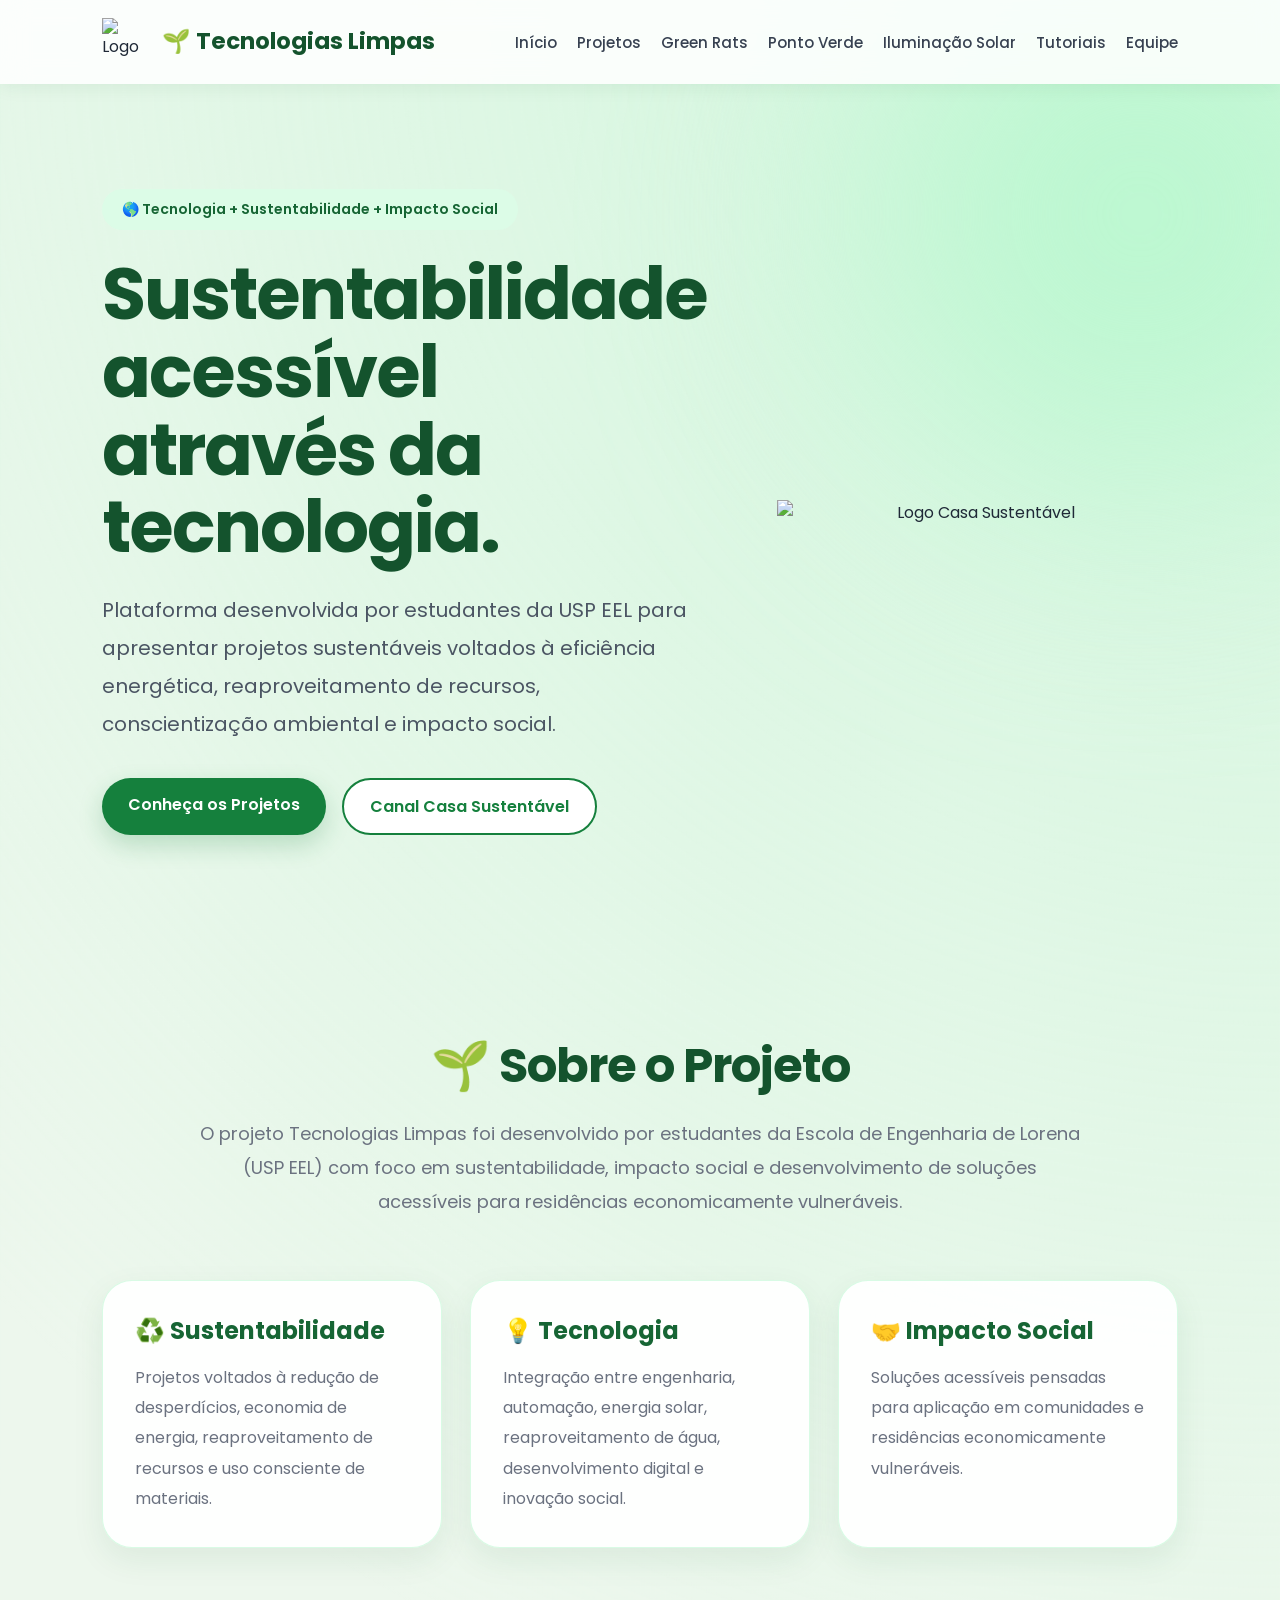
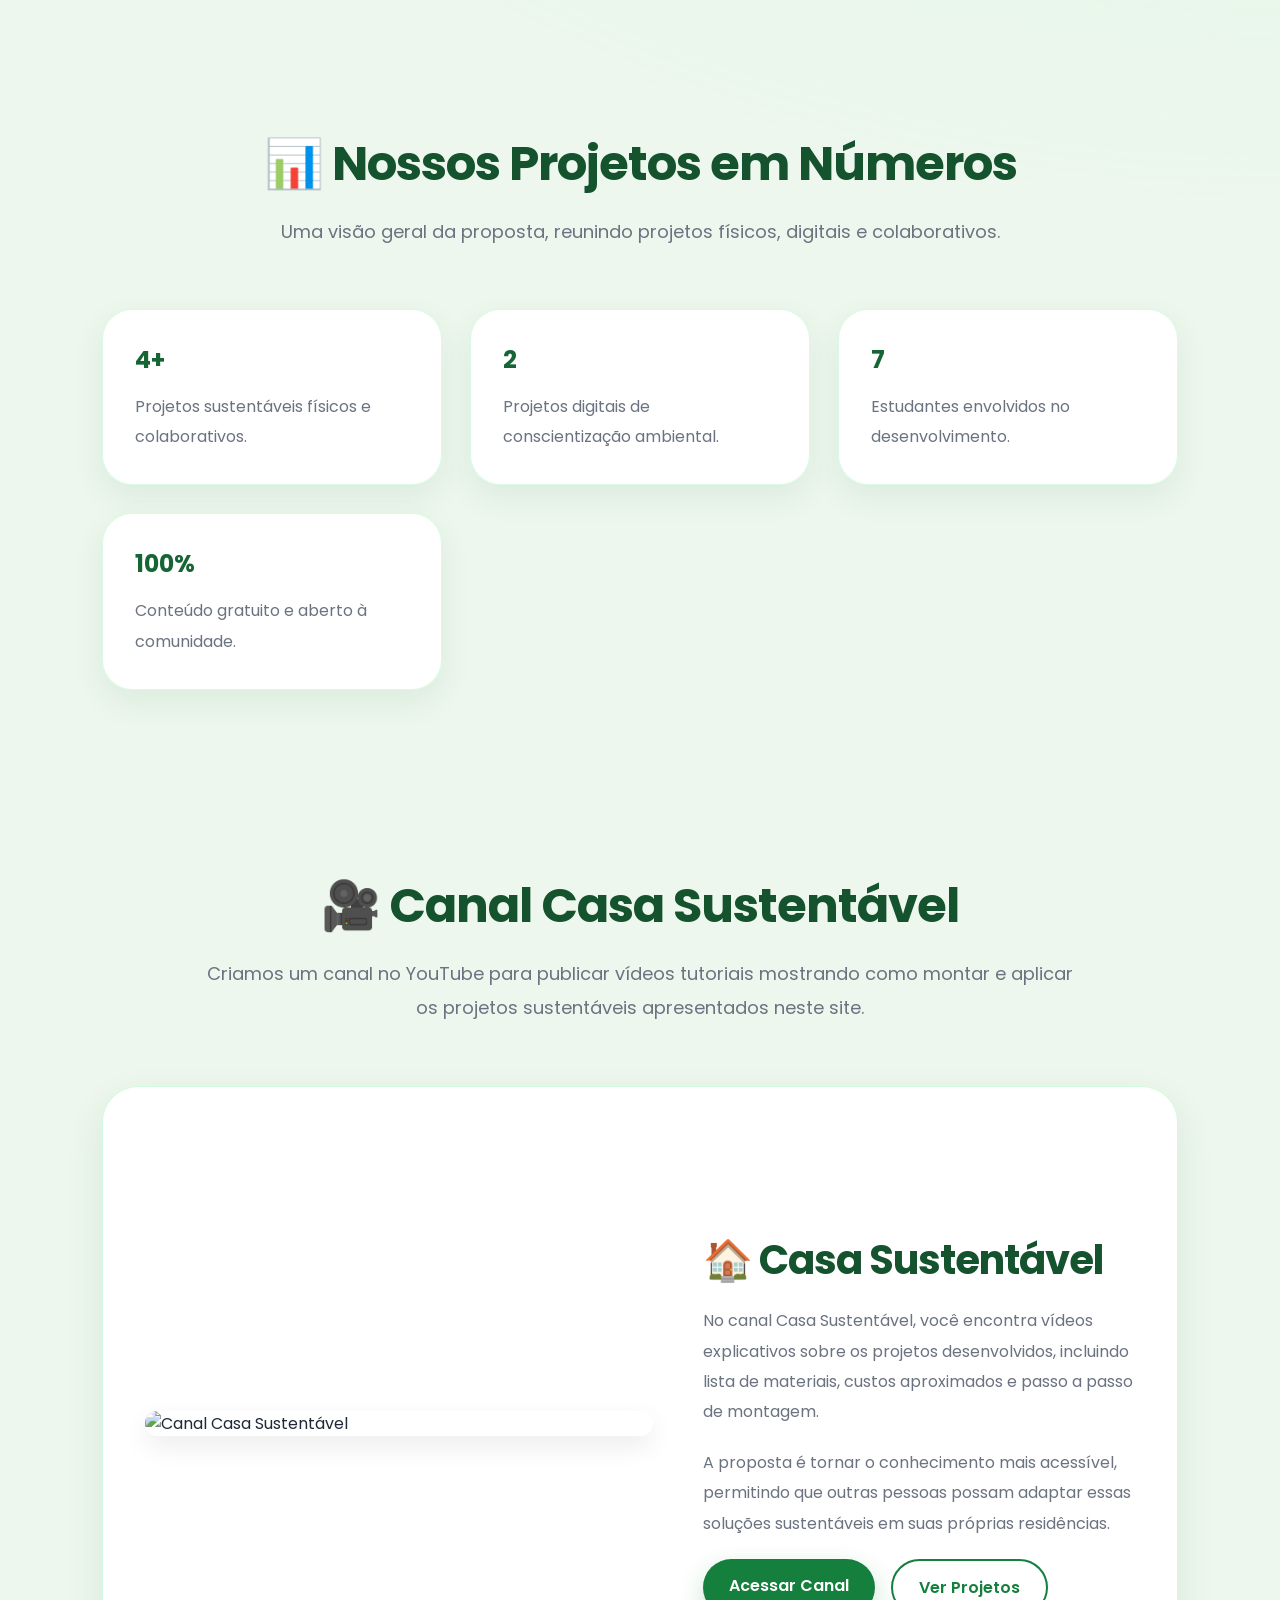
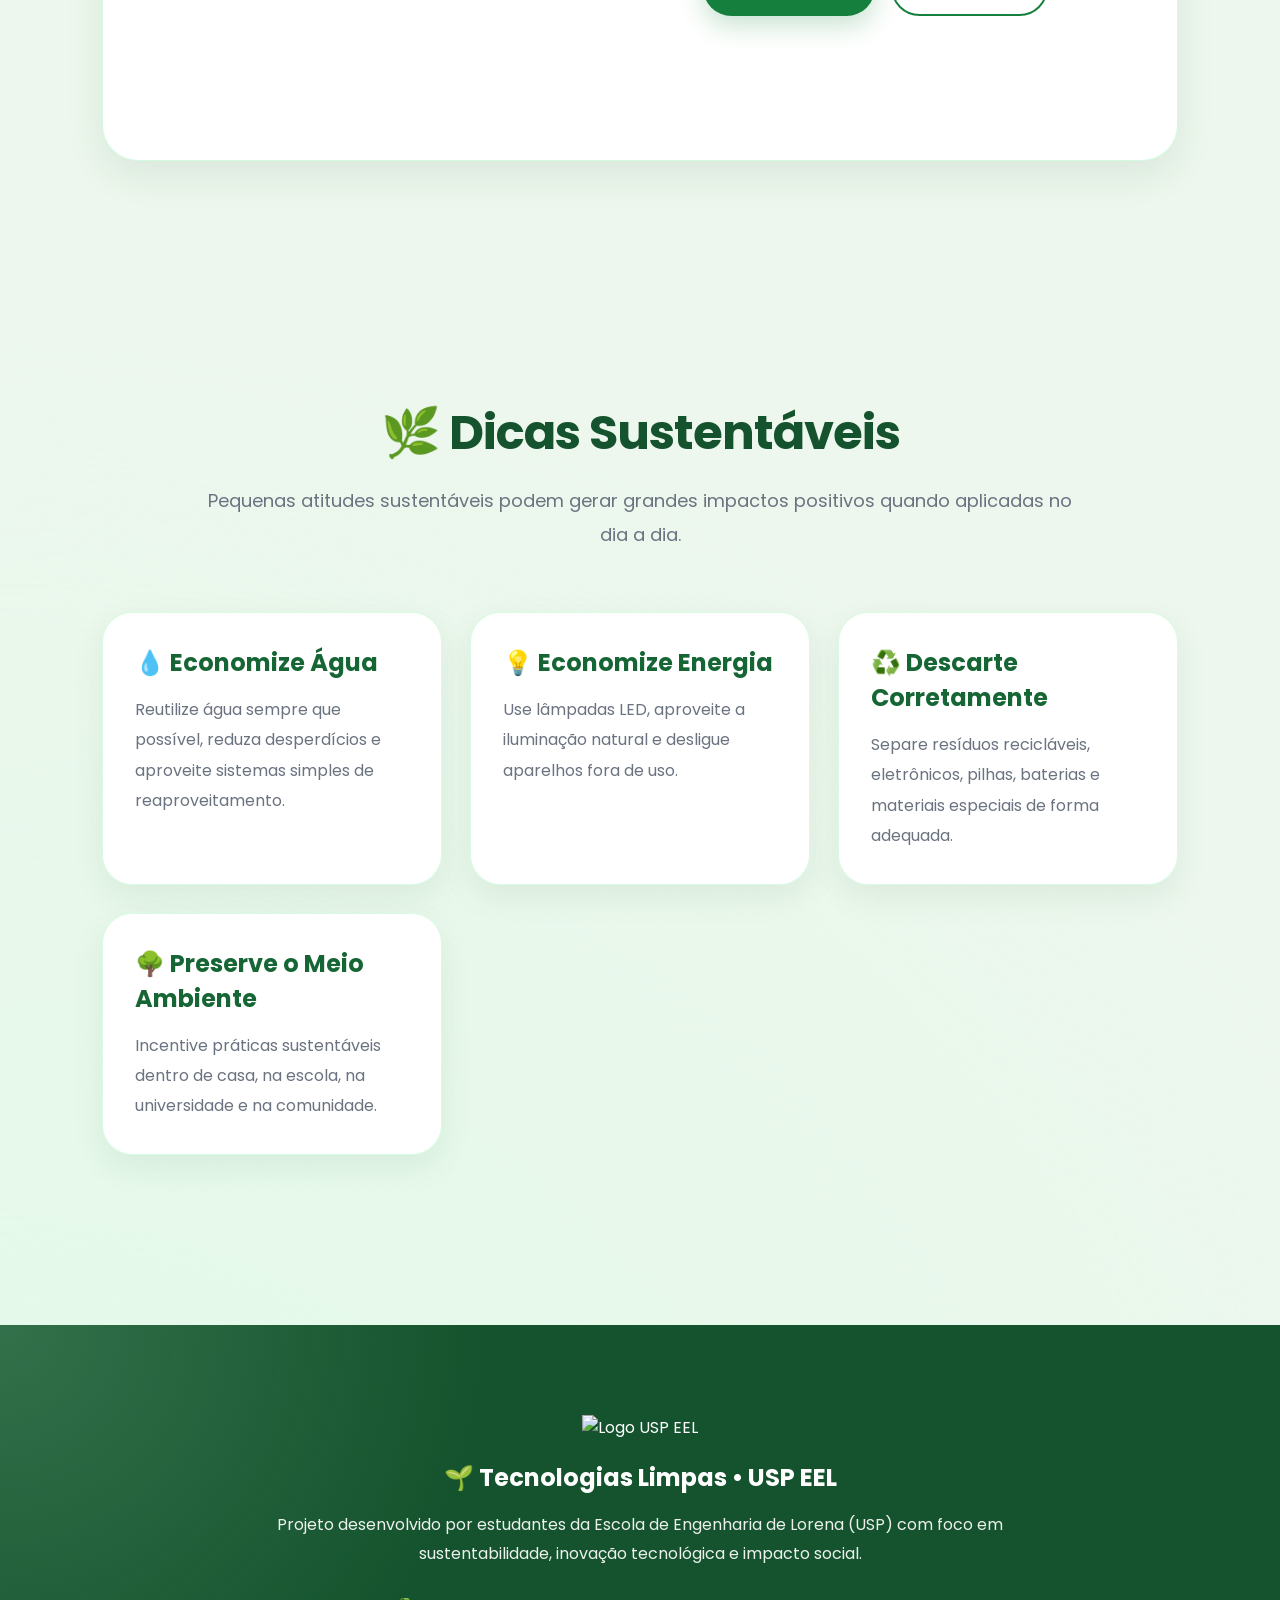
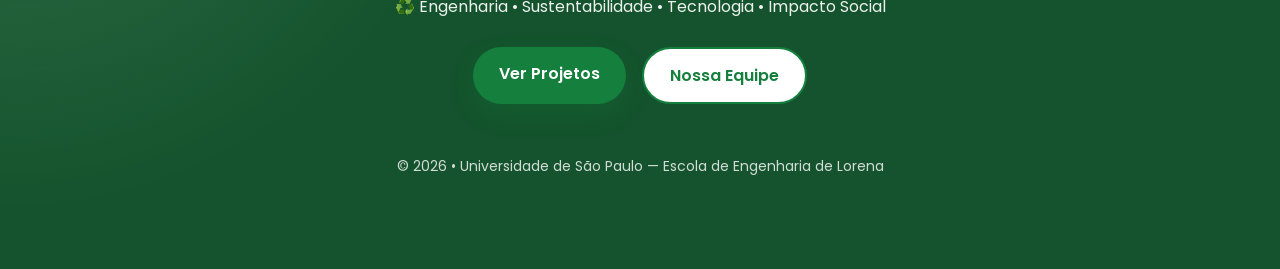
==== index.html @ 1d7a6097 "Add files via upload" ====
<!DOCTYPE html><html lang="pt-BR"><head><meta charset="UTF-8"><meta name="viewport" content="width=device-width, initial-scale=1.0"><title>Tecnologias Limpas • USP EEL</title><link rel="preconnect" href="https://fonts.googleapis.com"><link href="https://fonts.googleapis.com/css2?family=Poppins:wght@300;400;500;600;700&display=swap" rel="stylesheet"><link rel="stylesheet" href="style.css"></head><body><nav>
  <div class="logo"><img src="logo2.png" alt="Logo USP EEL"><h2>🌱 Tecnologias Limpas</h2></div>
  <div class="menu">
    <a href="index.html">Início</a><a href="projetos.html">Projetos</a><a href="greenrats.html">Green Rats</a><a href="pontoverde.html">Ponto Verde</a><a href="sistema.html">Iluminação Solar</a><a href="tutoriais.html">Tutoriais</a><a href="equipe.html">Equipe</a>
  </div>
</nav><section class="hero"><div class="hero-text"><span>🌎 Tecnologia + Sustentabilidade + Impacto Social</span><h1>Sustentabilidade acessível através da tecnologia.</h1><p>Plataforma desenvolvida por estudantes da USP EEL para apresentar projetos sustentáveis voltados à eficiência energética, reaproveitamento de recursos, conscientização ambiental e impacto social.</p><div class="buttons"><a href="projetos.html" class="btn btn-primary">Conheça os Projetos</a><a href="https://youtube.com/@casasustentaveel?si=VGLFthdDSLcK2vAz" target="_blank" class="btn btn-secondary">Canal Casa Sustentável</a></div></div><div class="hero-image"><img src="logo.png" alt="Logo Casa Sustentável"></div></section>
<section><div class="section-title"><h2>🌱 Sobre o Projeto</h2><p>O projeto Tecnologias Limpas foi desenvolvido por estudantes da Escola de Engenharia de Lorena (USP EEL) com foco em sustentabilidade, impacto social e desenvolvimento de soluções acessíveis para residências economicamente vulneráveis.</p></div><div class="cards"><div class="card"><h3>♻️ Sustentabilidade</h3><p>Projetos voltados à redução de desperdícios, economia de energia, reaproveitamento de recursos e uso consciente de materiais.</p></div><div class="card"><h3>💡 Tecnologia</h3><p>Integração entre engenharia, automação, energia solar, reaproveitamento de água, desenvolvimento digital e inovação social.</p></div><div class="card"><h3>🤝 Impacto Social</h3><p>Soluções acessíveis pensadas para aplicação em comunidades e residências economicamente vulneráveis.</p></div></div></section>
<section><div class="section-title"><h2>📊 Nossos Projetos em Números</h2><p>Uma visão geral da proposta, reunindo projetos físicos, digitais e colaborativos.</p></div><div class="cards"><div class="card"><h3>4+</h3><p>Projetos sustentáveis físicos e colaborativos.</p></div><div class="card"><h3>2</h3><p>Projetos digitais de conscientização ambiental.</p></div><div class="card"><h3>7</h3><p>Estudantes envolvidos no desenvolvimento.</p></div><div class="card"><h3>100%</h3><p>Conteúdo gratuito e aberto à comunidade.</p></div></div></section>
<section><div class="section-title"><h2>🎥 Canal Casa Sustentável</h2><p>Criamos um canal no YouTube para publicar vídeos tutoriais mostrando como montar e aplicar os projetos sustentáveis apresentados neste site.</p></div><div class="project"><img src="logo.png" alt="Canal Casa Sustentável"><div class="project-content"><h3>🏠 Casa Sustentável</h3><p>No canal Casa Sustentável, você encontra vídeos explicativos sobre os projetos desenvolvidos, incluindo lista de materiais, custos aproximados e passo a passo de montagem.</p><p>A proposta é tornar o conhecimento mais acessível, permitindo que outras pessoas possam adaptar essas soluções sustentáveis em suas próprias residências.</p><div class="buttons"><a href="https://youtube.com/@casasustentaveel?si=VGLFthdDSLcK2vAz" target="_blank" class="btn btn-primary">Acessar Canal</a><a href="projetos.html" class="btn btn-secondary">Ver Projetos</a></div></div></div></section>
<section><div class="section-title"><h2>🌿 Dicas Sustentáveis</h2><p>Pequenas atitudes sustentáveis podem gerar grandes impactos positivos quando aplicadas no dia a dia.</p></div><div class="cards"><div class="card"><h3>💧 Economize Água</h3><p>Reutilize água sempre que possível, reduza desperdícios e aproveite sistemas simples de reaproveitamento.</p></div><div class="card"><h3>💡 Economize Energia</h3><p>Use lâmpadas LED, aproveite a iluminação natural e desligue aparelhos fora de uso.</p></div><div class="card"><h3>♻️ Descarte Corretamente</h3><p>Separe resíduos recicláveis, eletrônicos, pilhas, baterias e materiais especiais de forma adequada.</p></div><div class="card"><h3>🌳 Preserve o Meio Ambiente</h3><p>Incentive práticas sustentáveis dentro de casa, na escola, na universidade e na comunidade.</p></div></div></section><footer>
  <img src="logo2.png" alt="Logo USP EEL">
  <h2>🌱 Tecnologias Limpas • USP EEL</h2>
  <p>Projeto desenvolvido por estudantes da Escola de Engenharia de Lorena (USP) com foco em sustentabilidade, inovação tecnológica e impacto social.</p><br>
  <p>♻️ Engenharia • Sustentabilidade • Tecnologia • Impacto Social</p><br>
  <div class="buttons" style="justify-content:center;"><a href="projetos.html" class="btn btn-primary">Ver Projetos</a><a href="equipe.html" class="btn btn-secondary" style="background:white;">Nossa Equipe</a></div><br><br>
  <p style="font-size:14px; opacity:0.8;">© 2026 • Universidade de São Paulo — Escola de Engenharia de Lorena</p>
</footer><button id="topBtn" onclick="window.scrollTo({top:0, behavior:'smooth'})">↑</button><script src="script.js"></script></body></html>
---- style.css ----
/* =========================================================
   TECNOLOGIAS LIMPAS • USP EEL
   style.css — versão organizada e melhorada
   ========================================================= */

/* =========================
   RESET E BASE
   ========================= */

* {
  margin: 0;
  padding: 0;
  box-sizing: border-box;
  font-family: "Poppins", sans-serif;
}

html {
  scroll-behavior: smooth;
}

body {
  background:
    radial-gradient(circle at top right, rgba(187, 247, 208, 0.55), transparent 35%),
    radial-gradient(circle at bottom left, rgba(220, 252, 231, 0.75), transparent 30%),
    #edf7ed;
  color: #1f2937;
  overflow-x: hidden;
}

img,
iframe {
  max-width: 100%;
}

::selection {
  background: #bbf7d0;
  color: #14532d;
}

/* =========================
   NAVBAR
   ========================= */

nav {
  width: 100%;
  padding: 18px 8%;
  display: flex;
  justify-content: space-between;
  align-items: center;
  position: sticky;
  top: 0;
  z-index: 999;
  background: rgba(255, 255, 255, 0.86);
  backdrop-filter: blur(14px);
  box-shadow: 0 2px 18px rgba(20, 83, 45, 0.08);
}

.logo {
  display: flex;
  align-items: center;
  gap: 12px;
}

.logo img {
  width: 48px;
  height: 48px;
  object-fit: contain;
}

.logo h2 {
  color: #14532d;
  font-size: 23px;
  font-weight: 700;
  line-height: 1.2;
}

.menu {
  display: flex;
  align-items: center;
  gap: 20px;
  flex-wrap: wrap;
}

.menu a {
  text-decoration: none;
  color: #374151;
  font-weight: 500;
  font-size: 15px;
  transition: 0.3s ease;
}

.menu a:hover {
  color: #15803d;
}

/* =========================
   BOTÕES E BADGES
   ========================= */

.buttons {
  display: flex;
  gap: 16px;
  flex-wrap: wrap;
}

.btn {
  padding: 14px 26px;
  border-radius: 999px;
  text-decoration: none;
  font-weight: 600;
  transition: 0.3s ease;
  display: inline-block;
}

.btn-primary {
  background: #15803d;
  color: white;
  box-shadow: 0 10px 24px rgba(21, 128, 61, 0.22);
}

.btn-primary:hover {
  background: #166534;
  transform: translateY(-3px);
}

.btn-secondary {
  border: 2px solid #15803d;
  color: #15803d;
  background: white;
}

.btn-secondary:hover {
  background: #dcfce7;
  transform: translateY(-3px);
}

.badge {
  display: inline-block;
  background: #dcfce7;
  color: #14532d;
  padding: 10px 18px;
  border-radius: 999px;
  font-weight: 700;
  margin-bottom: 18px;
  border: 1px solid #bbf7d0;
}

/* =========================
   HERO
   ========================= */

.hero {
  min-height: 90vh;
  display: flex;
  align-items: center;
  justify-content: space-between;
  gap: 70px;
  padding: 105px 8%;
  position: relative;
}

.hero::before {
  content: "";
  position: absolute;
  width: 540px;
  height: 540px;
  background: #bbf7d0;
  border-radius: 50%;
  filter: blur(130px);
  top: -140px;
  right: -130px;
  z-index: -1;
}

.hero-text {
  flex: 1;
}

.hero-text span {
  background: #dcfce7;
  color: #166534;
  padding: 10px 20px;
  border-radius: 999px;
  display: inline-block;
  margin-bottom: 25px;
  font-weight: 600;
  font-size: 14px;
}

.hero-text h1 {
  font-size: clamp(44px, 6vw, 72px);
  line-height: 1.08;
  color: #14532d;
  margin-bottom: 25px;
  letter-spacing: -2px;
}

.hero-text p {
  color: #4b5563;
  font-size: 20px;
  line-height: 1.9;
  margin-bottom: 35px;
  max-width: 720px;
}

.hero-image {
  flex: 1;
  text-align: center;
}

.hero-image img {
  width: 100%;
  max-width: 470px;
  max-height: 470px;
  object-fit: contain;
  display: block;
  margin: auto;
  animation: floatLogo 4.5s ease-in-out infinite;
}

@keyframes floatLogo {
  0% {
    transform: translateY(0);
  }

  50% {
    transform: translateY(-12px);
  }

  100% {
    transform: translateY(0);
  }
}

/* =========================
   SEÇÕES
   ========================= */

section {
  padding: 90px 8%;
}

.section-title {
  text-align: center;
  margin-bottom: 60px;
}

.section-title h2 {
  font-size: clamp(34px, 4vw, 48px);
  color: #14532d;
  margin-bottom: 15px;
  letter-spacing: -1px;
}

.section-title p {
  max-width: 880px;
  margin: auto;
  color: #6b7280;
  line-height: 1.9;
  font-size: 18px;
}

/* =========================
   CARDS
   ========================= */

.cards {
  display: grid;
  grid-template-columns: repeat(auto-fit, minmax(250px, 1fr));
  gap: 28px;
}

.card {
  background: rgba(255, 255, 255, 0.93);
  padding: 32px;
  border-radius: 30px;
  box-shadow: 0 12px 32px rgba(20, 83, 45, 0.08);
  border: 1px solid rgba(187, 247, 208, 0.55);
  transition: 0.3s ease;
}

.card:hover {
  transform: translateY(-8px);
  box-shadow: 0 18px 42px rgba(20, 83, 45, 0.12);
}

.card h3 {
  color: #166534;
  margin-bottom: 15px;
  font-size: 24px;
}

.card p {
  color: #6b7280;
  line-height: 1.9;
}

/* =========================
   PROJETOS
   ========================= */

.project {
  min-height: 75vh;
  display: grid;
  grid-template-columns: 1.08fr 0.92fr;
  gap: 50px;
  align-items: center;
  background: rgba(255, 255, 255, 0.95);
  border-radius: 36px;
  padding: 42px;
  margin-bottom: 56px;
  box-shadow: 0 14px 38px rgba(20, 83, 45, 0.09);
  border: 1px solid rgba(187, 247, 208, 0.65);
}

.project img {
  width: 100%;
  max-width: 560px;
  max-height: 440px;
  object-fit: cover;
  border-radius: 26px;
  display: block;
  margin: auto;
  box-shadow: 0 10px 26px rgba(0, 0, 0, 0.08);
}

.project iframe {
  width: 100%;
  height: 430px;
  border: none;
  border-radius: 26px;
  box-shadow: 0 12px 28px rgba(0, 0, 0, 0.1);
  background: #14532d;
}

.project-content h3 {
  font-size: clamp(30px, 3.5vw, 40px);
  color: #14532d;
  margin-bottom: 16px;
  letter-spacing: -1px;
}

.project-content h4 {
  color: #14532d;
  margin-bottom: 12px;
  font-size: 20px;
}

.project-content p {
  color: #6b7280;
  line-height: 1.9;
  margin-bottom: 20px;
}

.project-content ul {
  padding-left: 20px;
  margin-bottom: 25px;
}

.project-content li {
  margin-bottom: 10px;
  color: #4b5563;
  line-height: 1.6;
}

/* =========================
   PAINEL DE INFORMAÇÕES
   ========================= */

.info-panel {
  display: grid;
  grid-template-columns: repeat(auto-fit, minmax(145px, 1fr));
  gap: 12px;
  margin: 22px 0;
}

.info-item {
  background: #f0fdf4;
  border: 1px solid #bbf7d0;
  padding: 15px;
  border-radius: 18px;
}

.info-item strong {
  color: #14532d;
  display: block;
  margin-bottom: 4px;
}

/* =========================
   TUTORIAIS
   ========================= */

.tutorial {
  background: rgba(255, 255, 255, 0.95);
  padding: 42px;
  border-radius: 36px;
  margin-bottom: 46px;
  box-shadow: 0 14px 38px rgba(20, 83, 45, 0.09);
  border: 1px solid rgba(187, 247, 208, 0.65);
}

.tutorial h3 {
  color: #14532d;
  margin-bottom: 25px;
  font-size: clamp(28px, 3vw, 36px);
}

.step {
  margin-bottom: 25px;
}

.step h4 {
  color: #15803d;
  margin-bottom: 10px;
  font-size: 20px;
}

.step p {
  color: #4b5563;
  line-height: 1.9;
}

/* =========================
   FOOTER
   ========================= */

footer {
  background:
    radial-gradient(circle at top left, rgba(187, 247, 208, 0.18), transparent 35%),
    #14532d;
  color: white;
  padding: 90px 8%;
  margin-top: 80px;
  text-align: center;
}

footer img {
  width: 76px;
  margin-bottom: 20px;
}

footer h2 {
  margin-bottom: 16px;
}

footer p {
  max-width: 820px;
  margin: auto;
  line-height: 1.8;
  opacity: 0.92;
}

/* =========================
   BOTÃO VOLTAR AO TOPO
   ========================= */

#topBtn {
  position: fixed;
  right: 22px;
  bottom: 22px;
  width: 46px;
  height: 46px;
  border: none;
  border-radius: 50%;
  background: #15803d;
  color: white;
  font-size: 22px;
  cursor: pointer;
  display: none;
  box-shadow: 0 8px 20px rgba(0, 0, 0, 0.18);
  z-index: 999;
}

/* =========================
   RESPONSIVO
   ========================= */

@media (max-width: 1000px) {
  nav {
    flex-direction: column;
    gap: 18px;
  }

  .menu {
    justify-content: center;
  }

  .hero {
    flex-direction: column;
    text-align: center;
    padding-top: 80px;
  }

  .hero-text p {
    margin-left: auto;
    margin-right: auto;
  }

  .buttons {
    justify-content: center;
  }

  .project {
    grid-template-columns: 1fr;
    min-height: auto;
  }

  .project iframe {
    height: 320px;
  }
}

@media (max-width: 600px) {
  .logo h2 {
    font-size: 19px;
  }

  .menu {
    gap: 14px;
  }

  .menu a {
    font-size: 14px;
  }

  section {
    padding: 70px 6%;
  }

  .hero-text h1 {
    font-size: 42px;
  }

  .hero-text p {
    font-size: 17px;
  }

  .project,
  .tutorial,
  .card {
    padding: 25px;
  }

  .project iframe {
    height: 260px;
  }
}
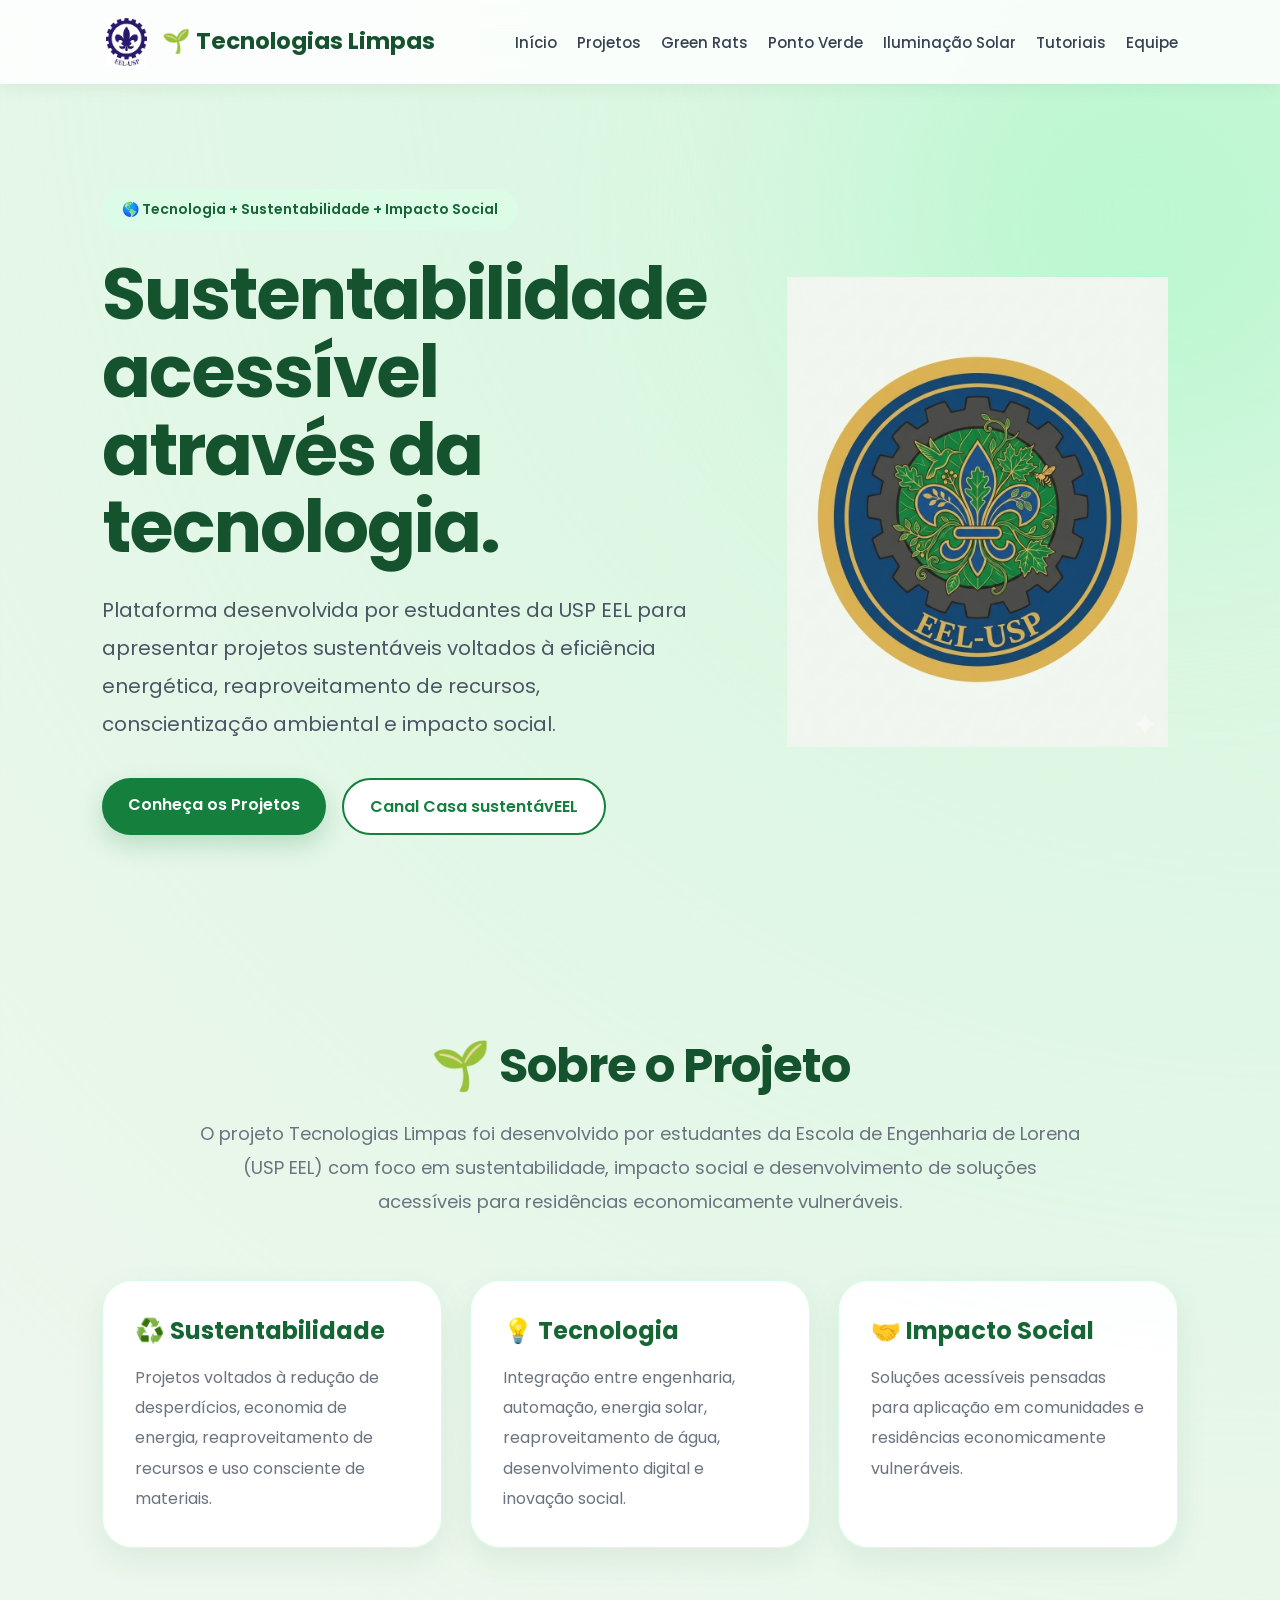
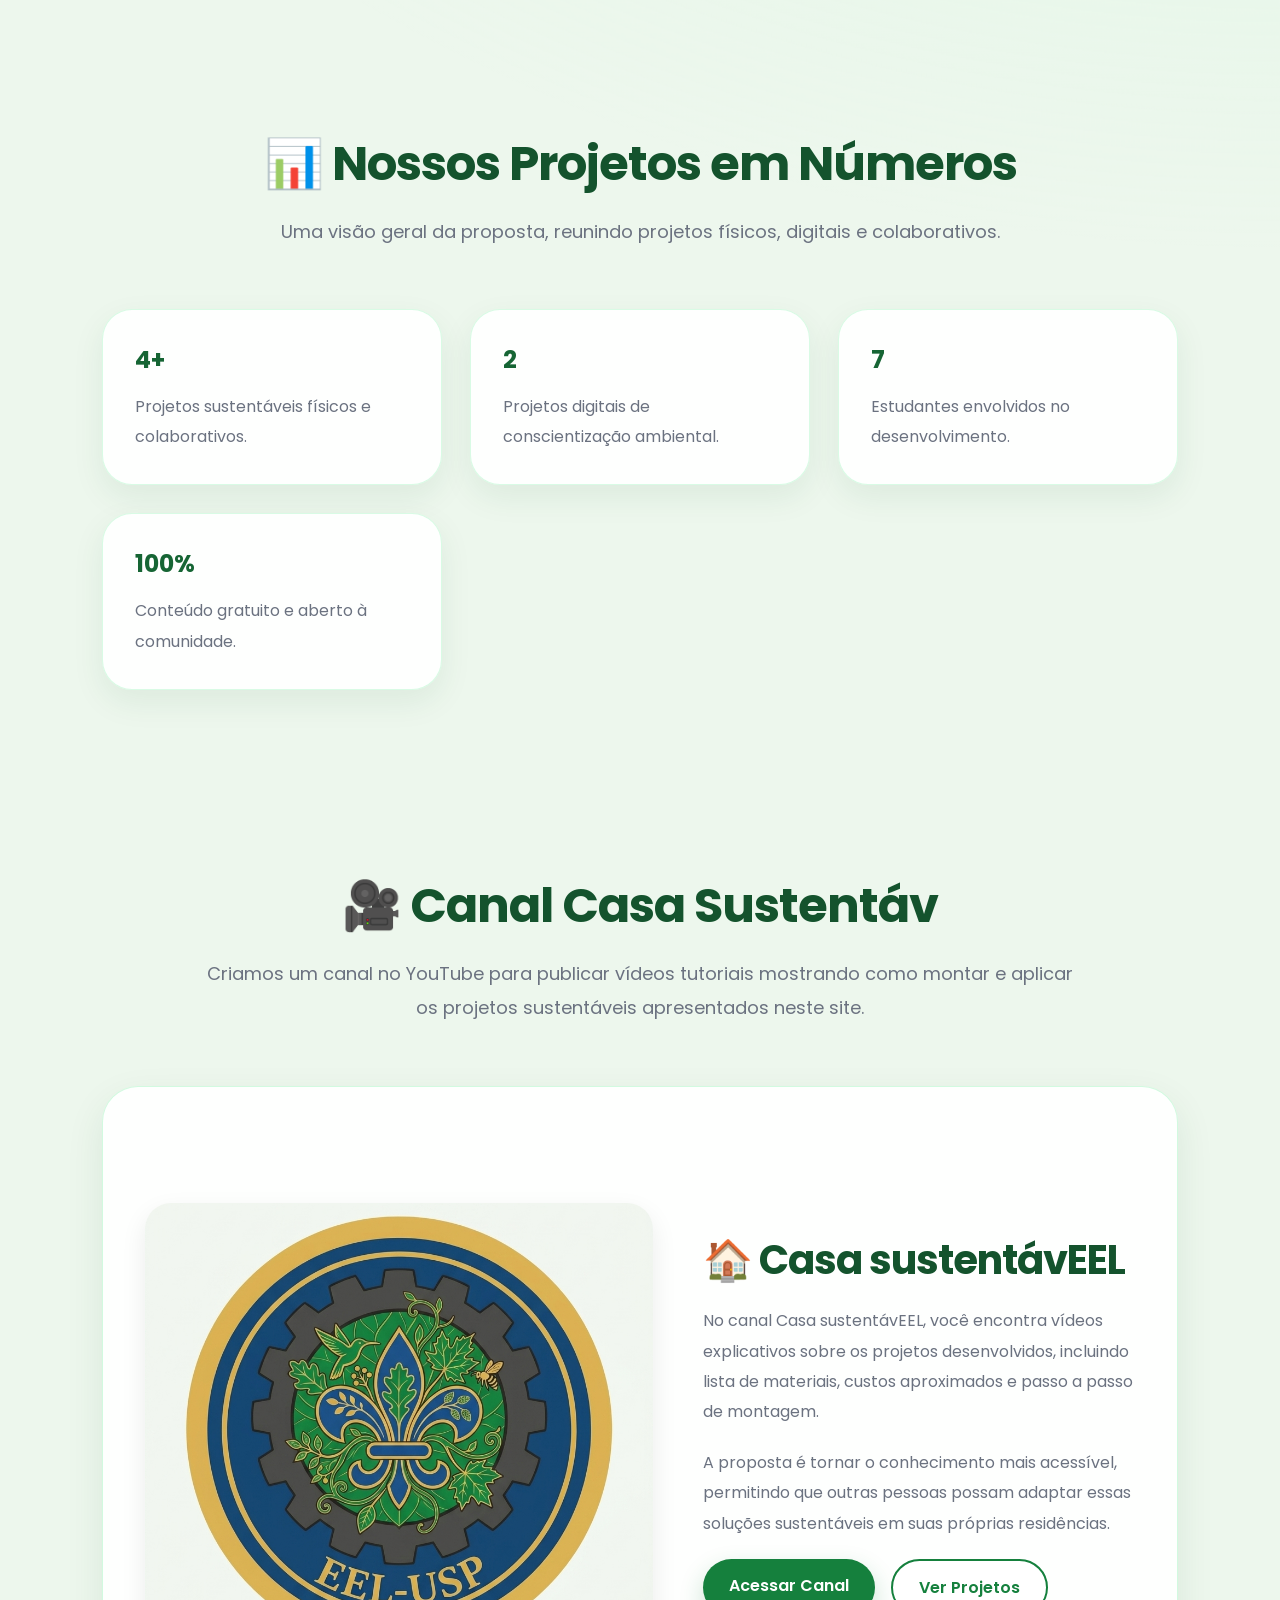
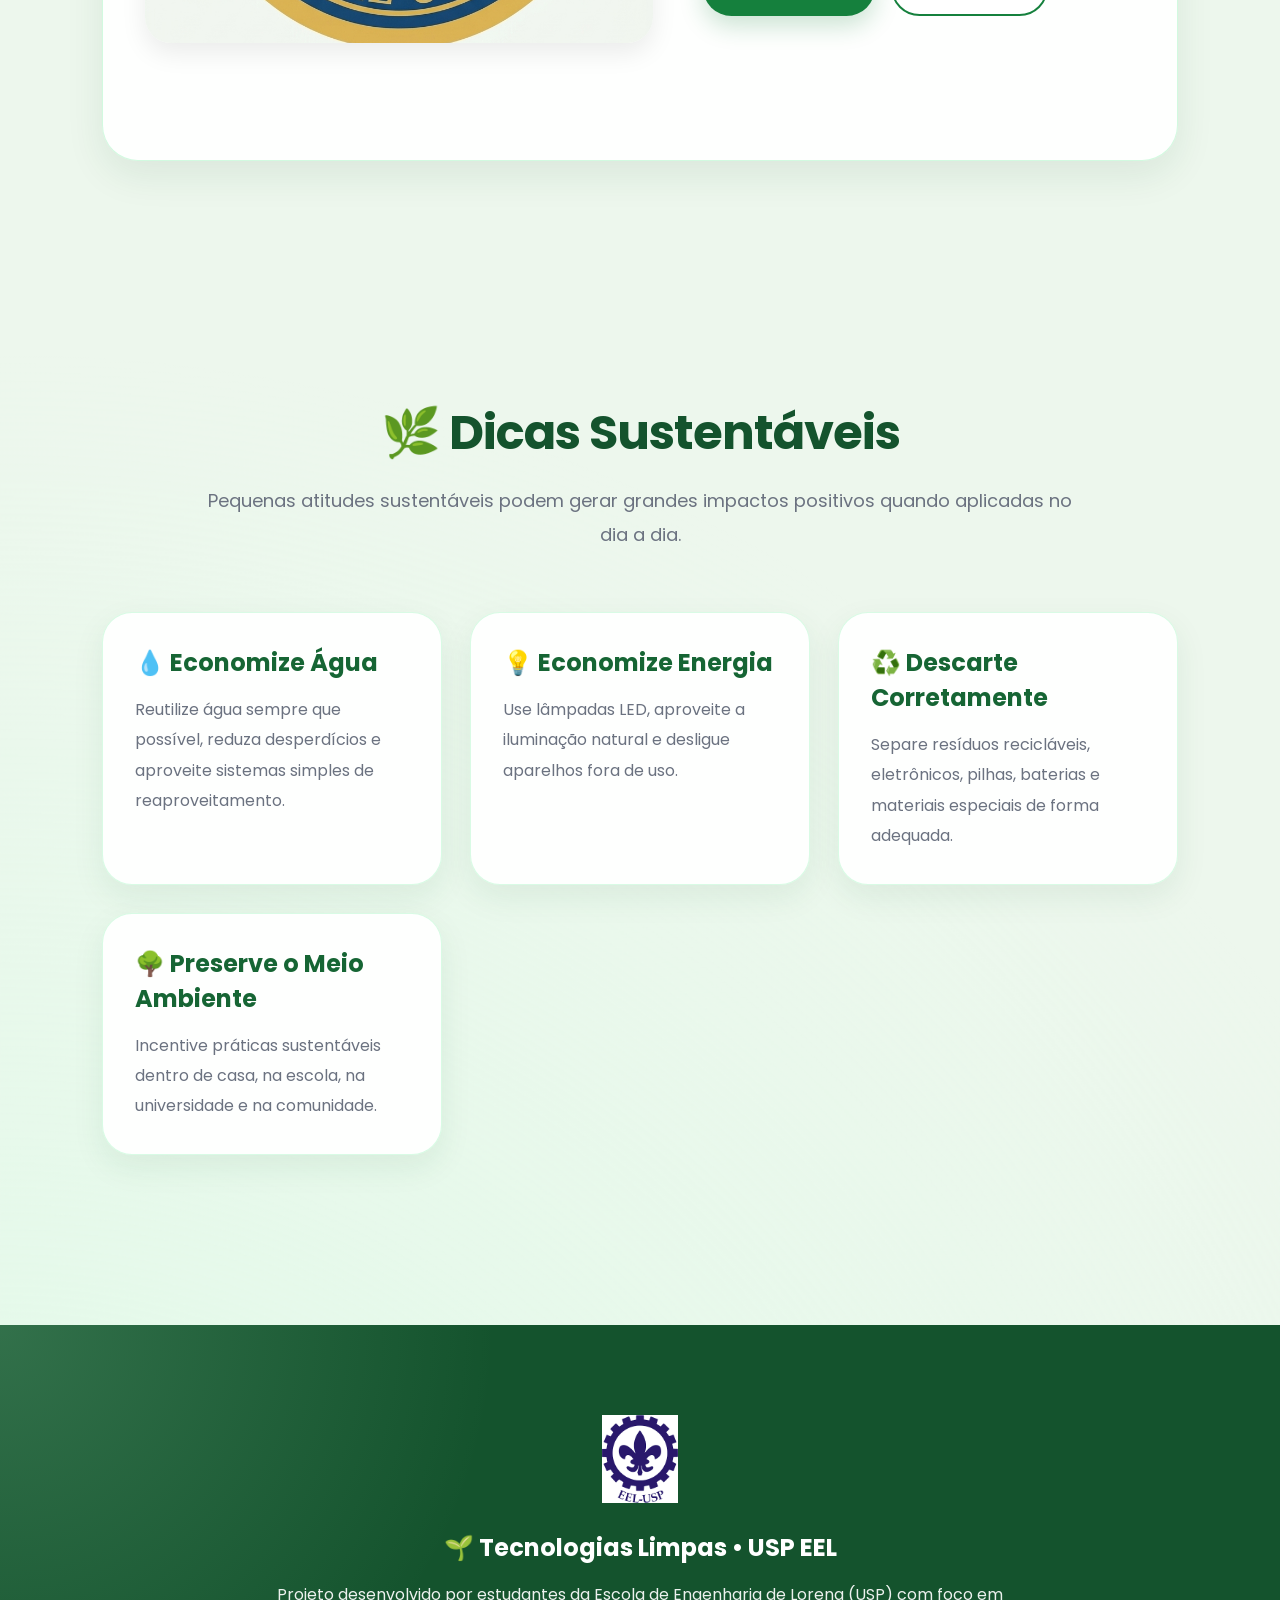
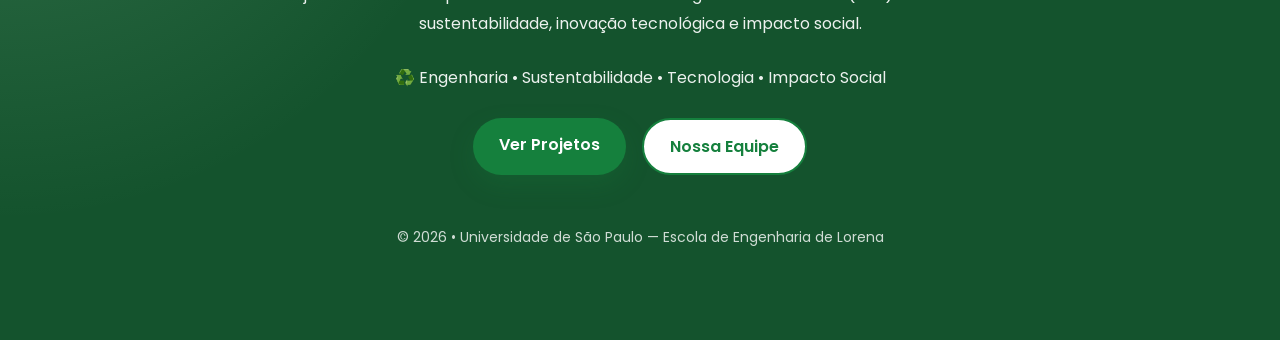
==== commit 05909e21: "Fix HTML structure and update content for clarity" ====
--- a/index.html
+++ b/index.html
@@ -3,10 +3,10 @@
   <div class="menu">
     <a href="index.html">Início</a><a href="projetos.html">Projetos</a><a href="greenrats.html">Green Rats</a><a href="pontoverde.html">Ponto Verde</a><a href="sistema.html">Iluminação Solar</a><a href="tutoriais.html">Tutoriais</a><a href="equipe.html">Equipe</a>
   </div>
-</nav><section class="hero"><div class="hero-text"><span>🌎 Tecnologia + Sustentabilidade + Impacto Social</span><h1>Sustentabilidade acessível através da tecnologia.</h1><p>Plataforma desenvolvida por estudantes da USP EEL para apresentar projetos sustentáveis voltados à eficiência energética, reaproveitamento de recursos, conscientização ambiental e impacto social.</p><div class="buttons"><a href="projetos.html" class="btn btn-primary">Conheça os Projetos</a><a href="https://youtube.com/@casasustentaveel?si=VGLFthdDSLcK2vAz" target="_blank" class="btn btn-secondary">Canal Casa Sustentável</a></div></div><div class="hero-image"><img src="logo.png" alt="Logo Casa Sustentável"></div></section>
+</nav><section class="hero"><div class="hero-text"><span>🌎 Tecnologia + Sustentabilidade + Impacto Social</span><h1>Sustentabilidade acessível através da tecnologia.</h1><p>Plataforma desenvolvida por estudantes da USP EEL para apresentar projetos sustentáveis voltados à eficiência energética, reaproveitamento de recursos, conscientização ambiental e impacto social.</p><div class="buttons"><a href="projetos.html" class="btn btn-primary">Conheça os Projetos</a><a href="https://youtube.com/@casasustentaveel?si=VGLFthdDSLcK2vAz" target="_blank" class="btn btn-secondary">Canal Casa sustentávEEL</a></div></div><div class="hero-image"><img src="logo.png" alt="Logo Casa sustentávEEL"></div></section>
 <section><div class="section-title"><h2>🌱 Sobre o Projeto</h2><p>O projeto Tecnologias Limpas foi desenvolvido por estudantes da Escola de Engenharia de Lorena (USP EEL) com foco em sustentabilidade, impacto social e desenvolvimento de soluções acessíveis para residências economicamente vulneráveis.</p></div><div class="cards"><div class="card"><h3>♻️ Sustentabilidade</h3><p>Projetos voltados à redução de desperdícios, economia de energia, reaproveitamento de recursos e uso consciente de materiais.</p></div><div class="card"><h3>💡 Tecnologia</h3><p>Integração entre engenharia, automação, energia solar, reaproveitamento de água, desenvolvimento digital e inovação social.</p></div><div class="card"><h3>🤝 Impacto Social</h3><p>Soluções acessíveis pensadas para aplicação em comunidades e residências economicamente vulneráveis.</p></div></div></section>
 <section><div class="section-title"><h2>📊 Nossos Projetos em Números</h2><p>Uma visão geral da proposta, reunindo projetos físicos, digitais e colaborativos.</p></div><div class="cards"><div class="card"><h3>4+</h3><p>Projetos sustentáveis físicos e colaborativos.</p></div><div class="card"><h3>2</h3><p>Projetos digitais de conscientização ambiental.</p></div><div class="card"><h3>7</h3><p>Estudantes envolvidos no desenvolvimento.</p></div><div class="card"><h3>100%</h3><p>Conteúdo gratuito e aberto à comunidade.</p></div></div></section>
-<section><div class="section-title"><h2>🎥 Canal Casa Sustentável</h2><p>Criamos um canal no YouTube para publicar vídeos tutoriais mostrando como montar e aplicar os projetos sustentáveis apresentados neste site.</p></div><div class="project"><img src="logo.png" alt="Canal Casa Sustentável"><div class="project-content"><h3>🏠 Casa Sustentável</h3><p>No canal Casa Sustentável, você encontra vídeos explicativos sobre os projetos desenvolvidos, incluindo lista de materiais, custos aproximados e passo a passo de montagem.</p><p>A proposta é tornar o conhecimento mais acessível, permitindo que outras pessoas possam adaptar essas soluções sustentáveis em suas próprias residências.</p><div class="buttons"><a href="https://youtube.com/@casasustentaveel?si=VGLFthdDSLcK2vAz" target="_blank" class="btn btn-primary">Acessar Canal</a><a href="projetos.html" class="btn btn-secondary">Ver Projetos</a></div></div></div></section>
+<section><div class="section-title"><h2>🎥 Canal Casa Sustentáv</h2><p>Criamos um canal no YouTube para publicar vídeos tutoriais mostrando como montar e aplicar os projetos sustentáveis apresentados neste site.</p></div><div class="project"><img src="logo.png" alt="Canal Casa sustentávEEL"><div class="project-content"><h3>🏠 Casa sustentávEEL</h3><p>No canal Casa sustentávEEL, você encontra vídeos explicativos sobre os projetos desenvolvidos, incluindo lista de materiais, custos aproximados e passo a passo de montagem.</p><p>A proposta é tornar o conhecimento mais acessível, permitindo que outras pessoas possam adaptar essas soluções sustentáveis em suas próprias residências.</p><div class="buttons"><a href="https://youtube.com/@casasustentaveel?si=VGLFthdDSLcK2vAz" target="_blank" class="btn btn-primary">Acessar Canal</a><a href="projetos.html" class="btn btn-secondary">Ver Projetos</a></div></div></div></section>
 <section><div class="section-title"><h2>🌿 Dicas Sustentáveis</h2><p>Pequenas atitudes sustentáveis podem gerar grandes impactos positivos quando aplicadas no dia a dia.</p></div><div class="cards"><div class="card"><h3>💧 Economize Água</h3><p>Reutilize água sempre que possível, reduza desperdícios e aproveite sistemas simples de reaproveitamento.</p></div><div class="card"><h3>💡 Economize Energia</h3><p>Use lâmpadas LED, aproveite a iluminação natural e desligue aparelhos fora de uso.</p></div><div class="card"><h3>♻️ Descarte Corretamente</h3><p>Separe resíduos recicláveis, eletrônicos, pilhas, baterias e materiais especiais de forma adequada.</p></div><div class="card"><h3>🌳 Preserve o Meio Ambiente</h3><p>Incentive práticas sustentáveis dentro de casa, na escola, na universidade e na comunidade.</p></div></div></section><footer>
   <img src="logo2.png" alt="Logo USP EEL">
   <h2>🌱 Tecnologias Limpas • USP EEL</h2>
@@ -14,4 +14,4 @@
   <p>♻️ Engenharia • Sustentabilidade • Tecnologia • Impacto Social</p><br>
   <div class="buttons" style="justify-content:center;"><a href="projetos.html" class="btn btn-primary">Ver Projetos</a><a href="equipe.html" class="btn btn-secondary" style="background:white;">Nossa Equipe</a></div><br><br>
   <p style="font-size:14px; opacity:0.8;">© 2026 • Universidade de São Paulo — Escola de Engenharia de Lorena</p>
-</footer><button id="topBtn" onclick="window.scrollTo({top:0, behavior:'smooth'})">↑</button><script src="script.js"></script></body></html>+</footer><button id="topBtn" onclick="window.scrollTo({top:0, behavior:'smooth'})">↑</button><script src="script.js"></script></body></html>
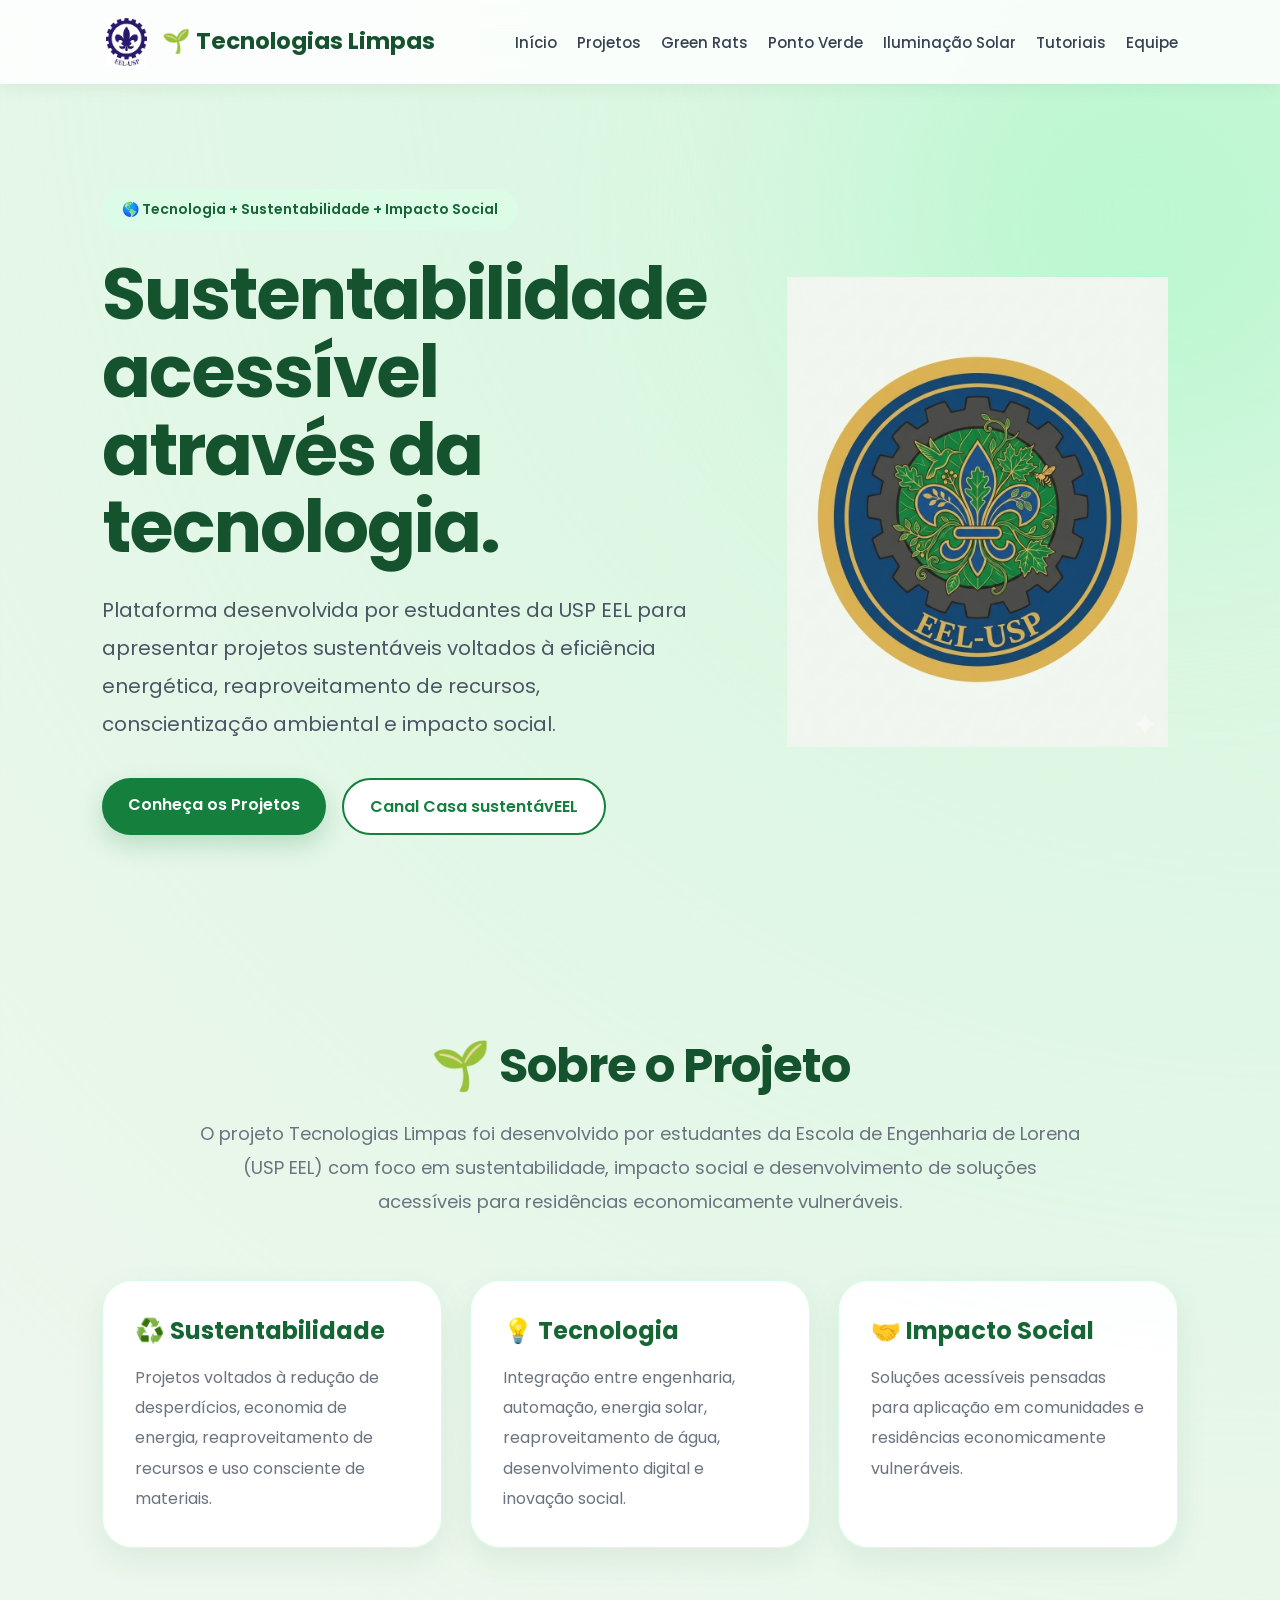
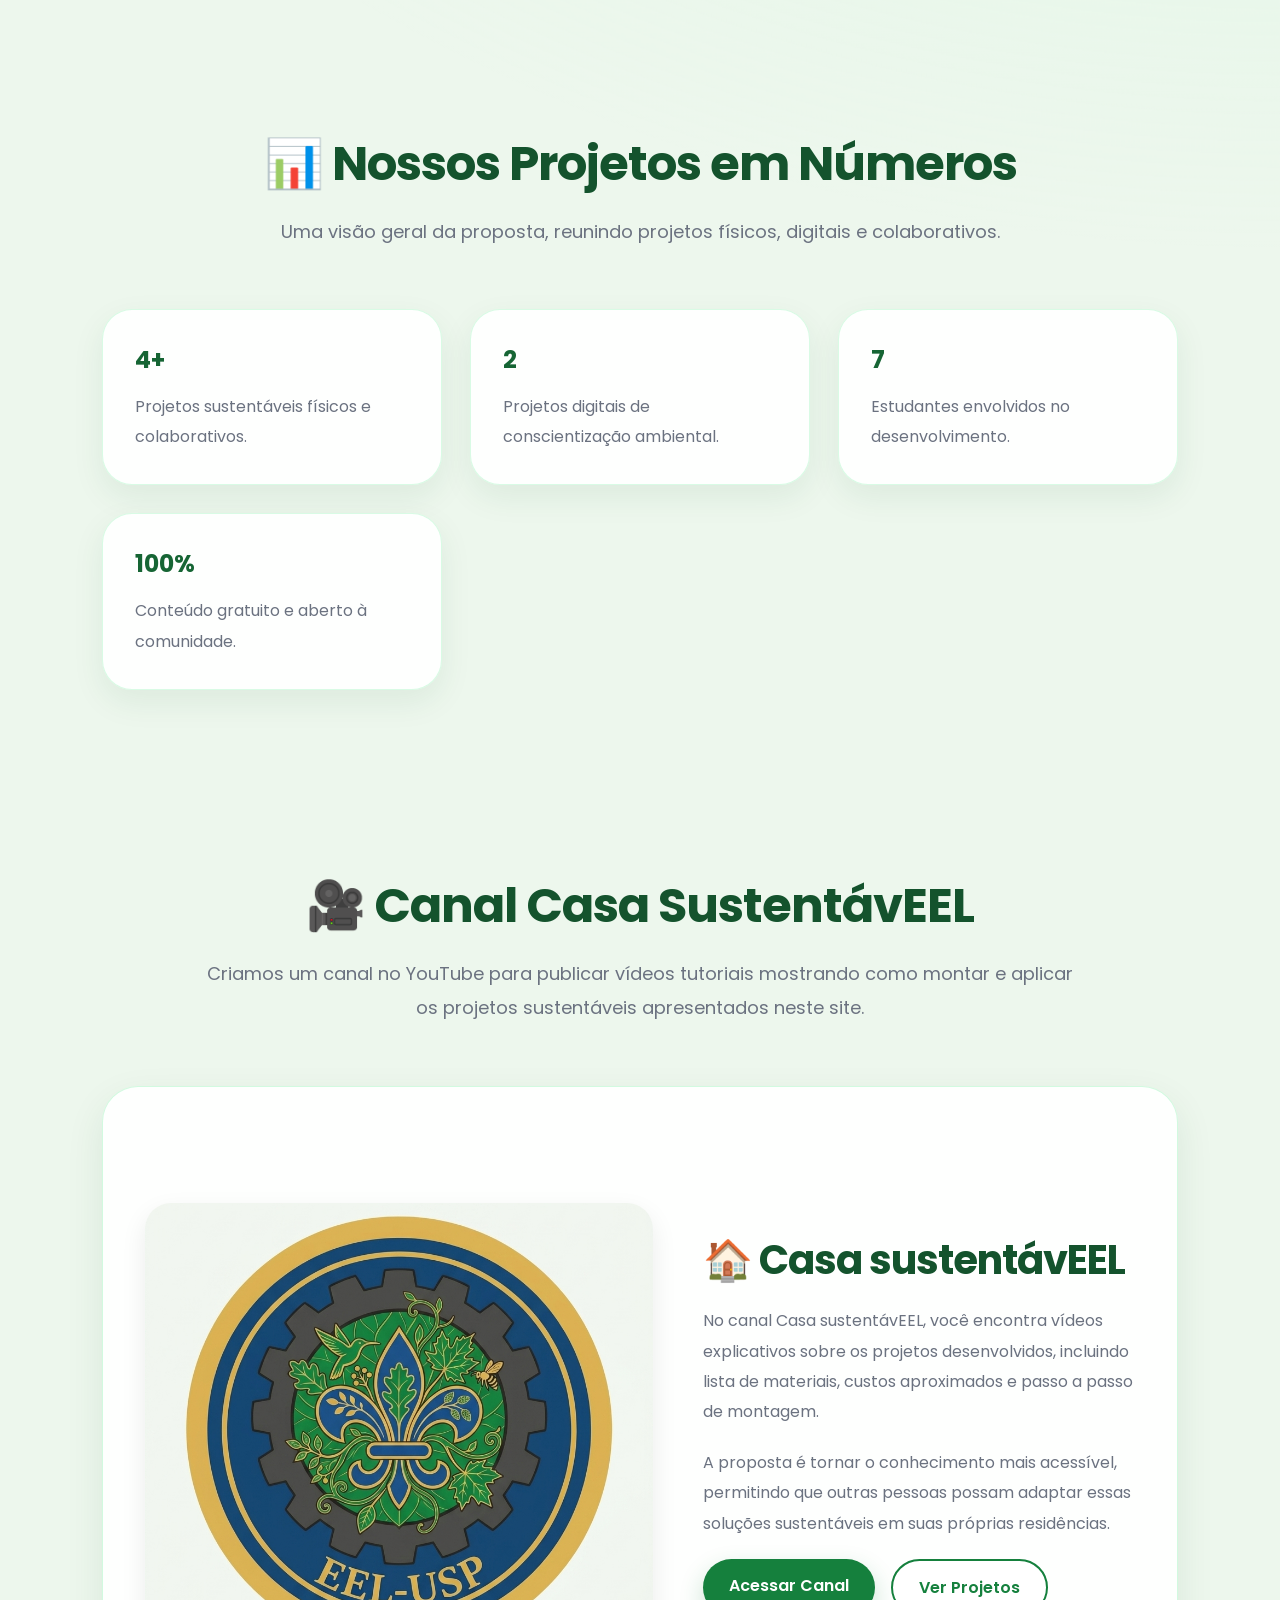
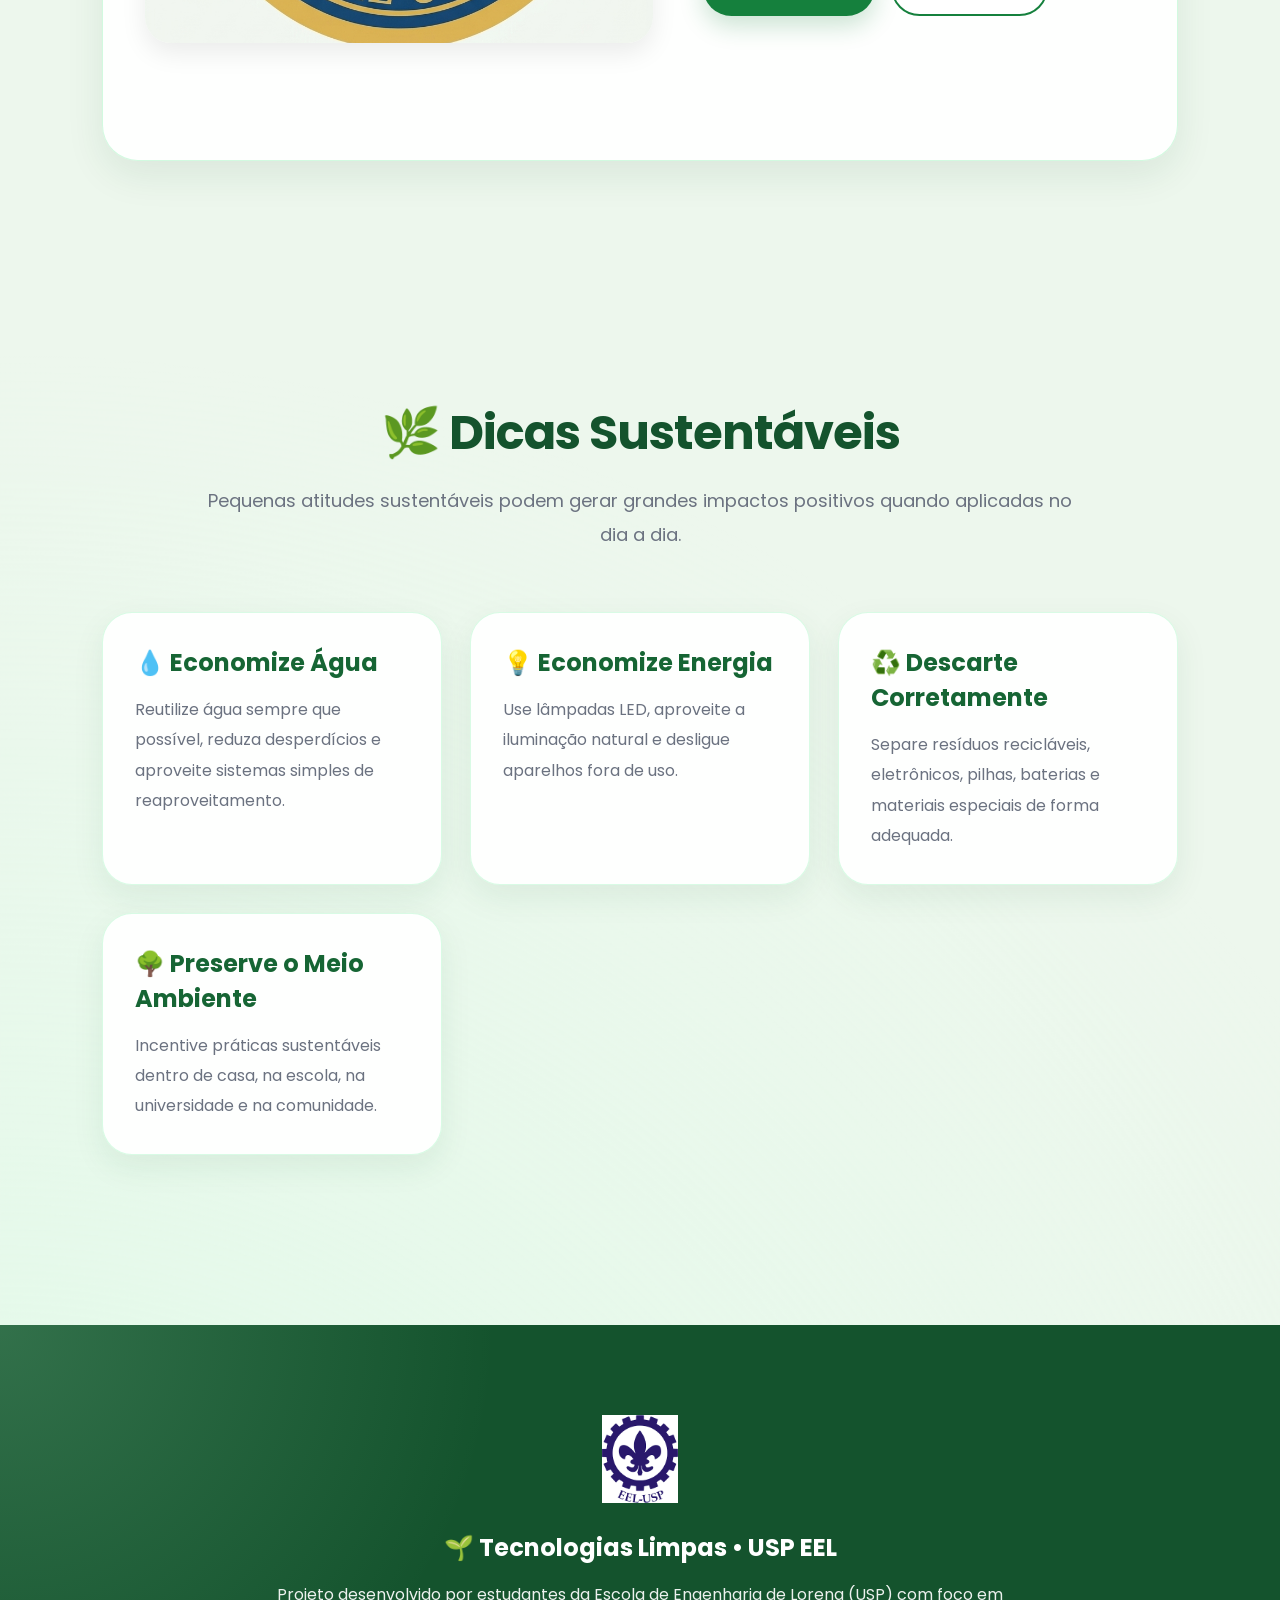
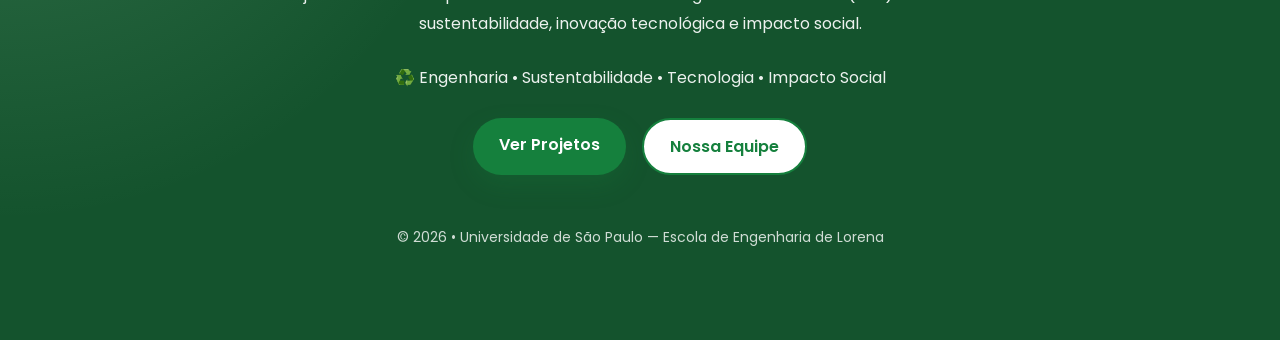
==== commit 70bf1092: "Update index.html" ====
--- a/index.html
+++ b/index.html
@@ -6,7 +6,7 @@
 </nav><section class="hero"><div class="hero-text"><span>🌎 Tecnologia + Sustentabilidade + Impacto Social</span><h1>Sustentabilidade acessível através da tecnologia.</h1><p>Plataforma desenvolvida por estudantes da USP EEL para apresentar projetos sustentáveis voltados à eficiência energética, reaproveitamento de recursos, conscientização ambiental e impacto social.</p><div class="buttons"><a href="projetos.html" class="btn btn-primary">Conheça os Projetos</a><a href="https://youtube.com/@casasustentaveel?si=VGLFthdDSLcK2vAz" target="_blank" class="btn btn-secondary">Canal Casa sustentávEEL</a></div></div><div class="hero-image"><img src="logo.png" alt="Logo Casa sustentávEEL"></div></section>
 <section><div class="section-title"><h2>🌱 Sobre o Projeto</h2><p>O projeto Tecnologias Limpas foi desenvolvido por estudantes da Escola de Engenharia de Lorena (USP EEL) com foco em sustentabilidade, impacto social e desenvolvimento de soluções acessíveis para residências economicamente vulneráveis.</p></div><div class="cards"><div class="card"><h3>♻️ Sustentabilidade</h3><p>Projetos voltados à redução de desperdícios, economia de energia, reaproveitamento de recursos e uso consciente de materiais.</p></div><div class="card"><h3>💡 Tecnologia</h3><p>Integração entre engenharia, automação, energia solar, reaproveitamento de água, desenvolvimento digital e inovação social.</p></div><div class="card"><h3>🤝 Impacto Social</h3><p>Soluções acessíveis pensadas para aplicação em comunidades e residências economicamente vulneráveis.</p></div></div></section>
 <section><div class="section-title"><h2>📊 Nossos Projetos em Números</h2><p>Uma visão geral da proposta, reunindo projetos físicos, digitais e colaborativos.</p></div><div class="cards"><div class="card"><h3>4+</h3><p>Projetos sustentáveis físicos e colaborativos.</p></div><div class="card"><h3>2</h3><p>Projetos digitais de conscientização ambiental.</p></div><div class="card"><h3>7</h3><p>Estudantes envolvidos no desenvolvimento.</p></div><div class="card"><h3>100%</h3><p>Conteúdo gratuito e aberto à comunidade.</p></div></div></section>
-<section><div class="section-title"><h2>🎥 Canal Casa Sustentáv</h2><p>Criamos um canal no YouTube para publicar vídeos tutoriais mostrando como montar e aplicar os projetos sustentáveis apresentados neste site.</p></div><div class="project"><img src="logo.png" alt="Canal Casa sustentávEEL"><div class="project-content"><h3>🏠 Casa sustentávEEL</h3><p>No canal Casa sustentávEEL, você encontra vídeos explicativos sobre os projetos desenvolvidos, incluindo lista de materiais, custos aproximados e passo a passo de montagem.</p><p>A proposta é tornar o conhecimento mais acessível, permitindo que outras pessoas possam adaptar essas soluções sustentáveis em suas próprias residências.</p><div class="buttons"><a href="https://youtube.com/@casasustentaveel?si=VGLFthdDSLcK2vAz" target="_blank" class="btn btn-primary">Acessar Canal</a><a href="projetos.html" class="btn btn-secondary">Ver Projetos</a></div></div></div></section>
+<section><div class="section-title"><h2>🎥 Canal Casa SustentávEEL</h2><p>Criamos um canal no YouTube para publicar vídeos tutoriais mostrando como montar e aplicar os projetos sustentáveis apresentados neste site.</p></div><div class="project"><img src="logo.png" alt="Canal Casa sustentávEEL"><div class="project-content"><h3>🏠 Casa sustentávEEL</h3><p>No canal Casa sustentávEEL, você encontra vídeos explicativos sobre os projetos desenvolvidos, incluindo lista de materiais, custos aproximados e passo a passo de montagem.</p><p>A proposta é tornar o conhecimento mais acessível, permitindo que outras pessoas possam adaptar essas soluções sustentáveis em suas próprias residências.</p><div class="buttons"><a href="https://youtube.com/@casasustentaveel?si=VGLFthdDSLcK2vAz" target="_blank" class="btn btn-primary">Acessar Canal</a><a href="projetos.html" class="btn btn-secondary">Ver Projetos</a></div></div></div></section>
 <section><div class="section-title"><h2>🌿 Dicas Sustentáveis</h2><p>Pequenas atitudes sustentáveis podem gerar grandes impactos positivos quando aplicadas no dia a dia.</p></div><div class="cards"><div class="card"><h3>💧 Economize Água</h3><p>Reutilize água sempre que possível, reduza desperdícios e aproveite sistemas simples de reaproveitamento.</p></div><div class="card"><h3>💡 Economize Energia</h3><p>Use lâmpadas LED, aproveite a iluminação natural e desligue aparelhos fora de uso.</p></div><div class="card"><h3>♻️ Descarte Corretamente</h3><p>Separe resíduos recicláveis, eletrônicos, pilhas, baterias e materiais especiais de forma adequada.</p></div><div class="card"><h3>🌳 Preserve o Meio Ambiente</h3><p>Incentive práticas sustentáveis dentro de casa, na escola, na universidade e na comunidade.</p></div></div></section><footer>
   <img src="logo2.png" alt="Logo USP EEL">
   <h2>🌱 Tecnologias Limpas • USP EEL</h2>
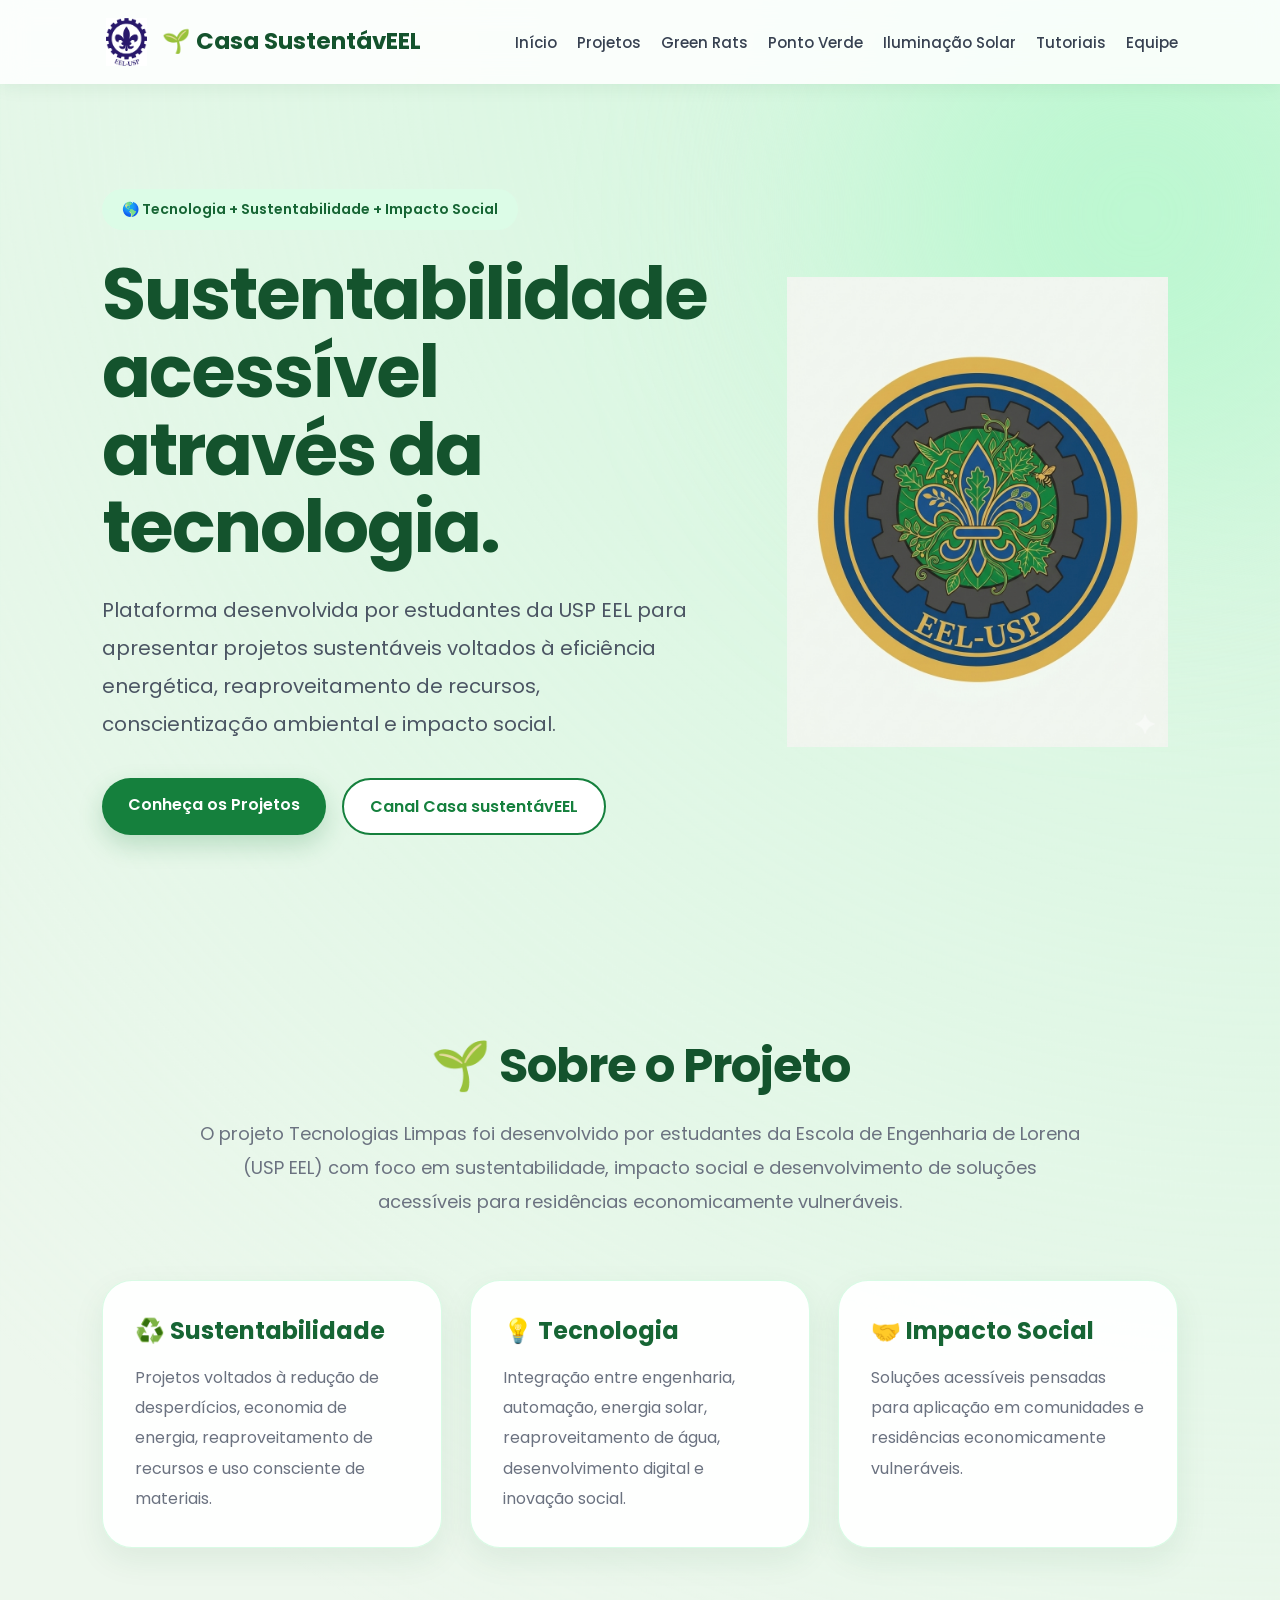
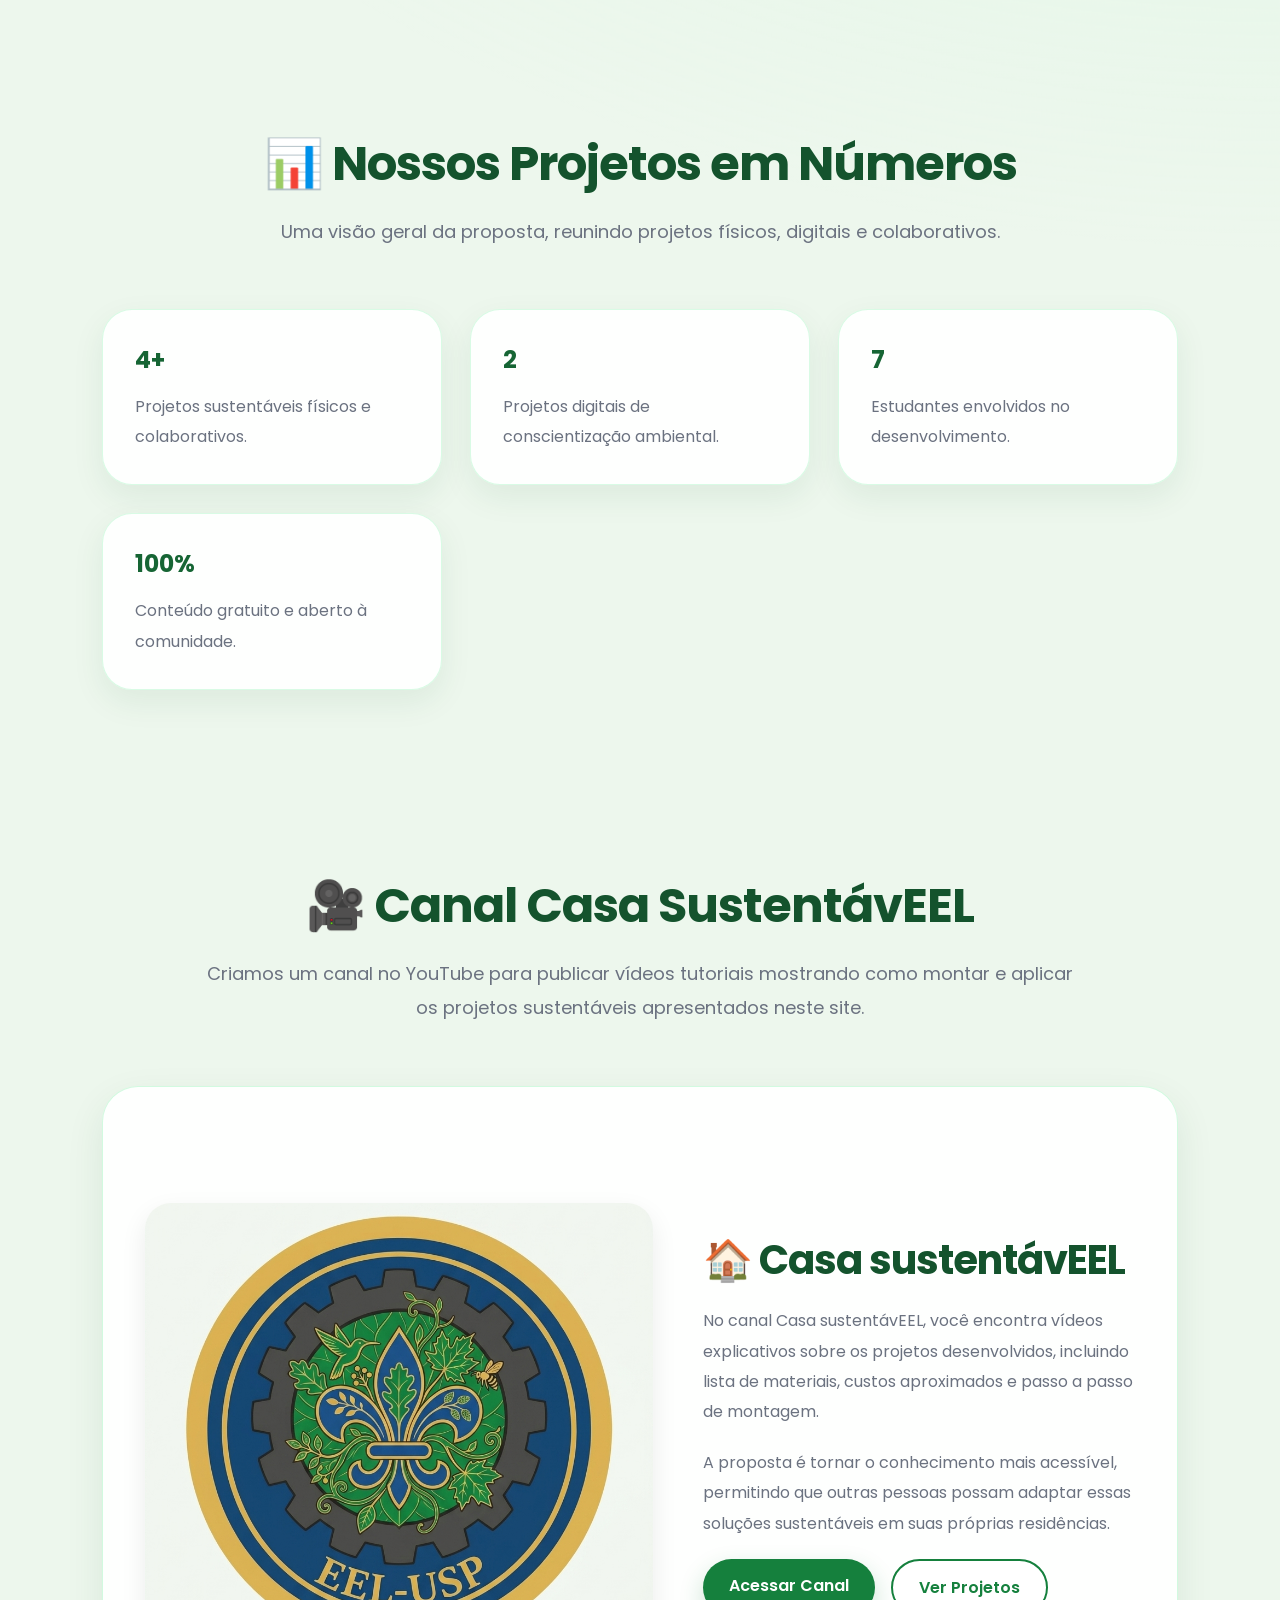
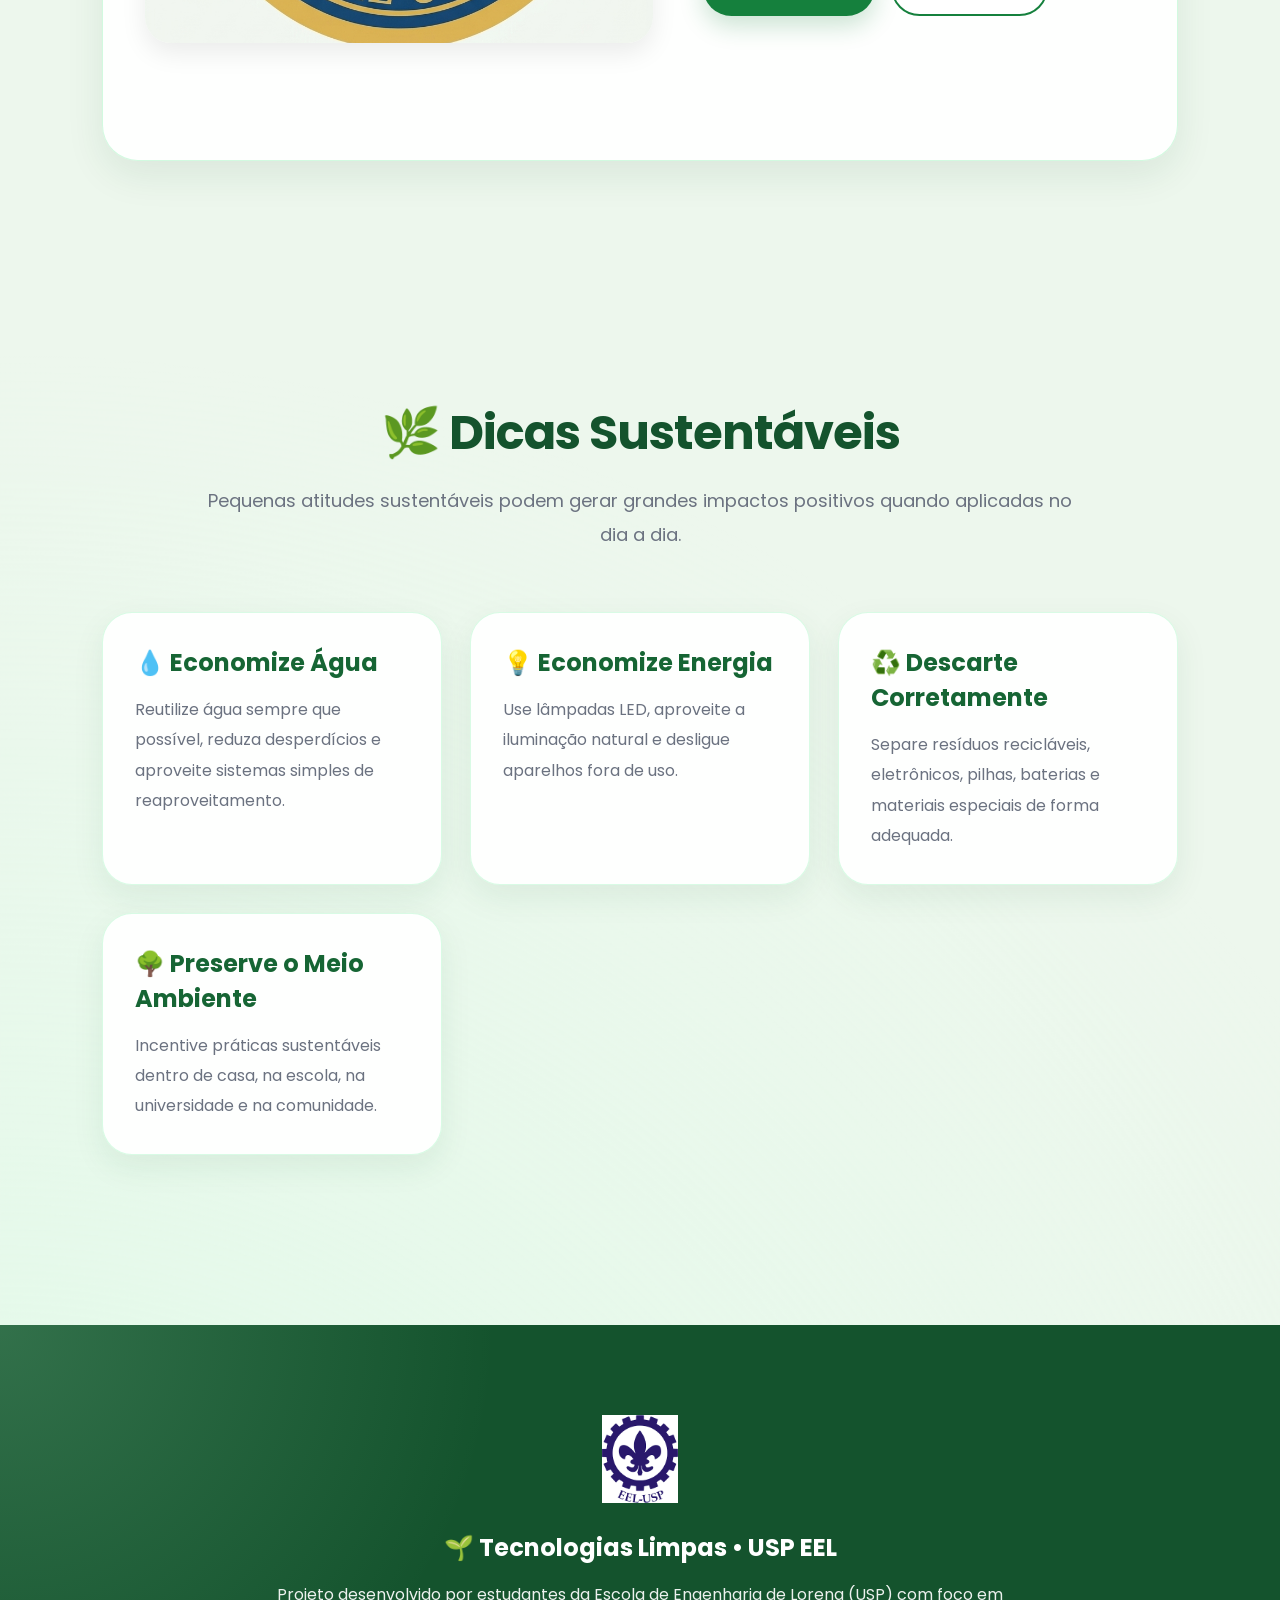
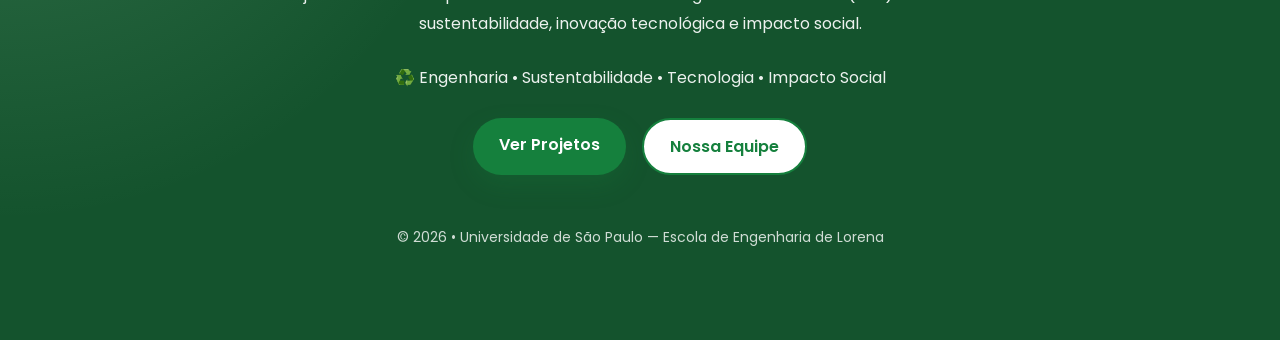
==== commit f4ff772c: "Update index.html" ====
--- a/index.html
+++ b/index.html
@@ -1,5 +1,5 @@
 <!DOCTYPE html><html lang="pt-BR"><head><meta charset="UTF-8"><meta name="viewport" content="width=device-width, initial-scale=1.0"><title>Tecnologias Limpas • USP EEL</title><link rel="preconnect" href="https://fonts.googleapis.com"><link href="https://fonts.googleapis.com/css2?family=Poppins:wght@300;400;500;600;700&display=swap" rel="stylesheet"><link rel="stylesheet" href="style.css"></head><body><nav>
-  <div class="logo"><img src="logo2.png" alt="Logo USP EEL"><h2>🌱 Tecnologias Limpas</h2></div>
+  <div class="logo"><img src="logo2.png" alt="Logo USP EEL"><h2>🌱 Casa SustentávEEL</h2></div>
   <div class="menu">
     <a href="index.html">Início</a><a href="projetos.html">Projetos</a><a href="greenrats.html">Green Rats</a><a href="pontoverde.html">Ponto Verde</a><a href="sistema.html">Iluminação Solar</a><a href="tutoriais.html">Tutoriais</a><a href="equipe.html">Equipe</a>
   </div>
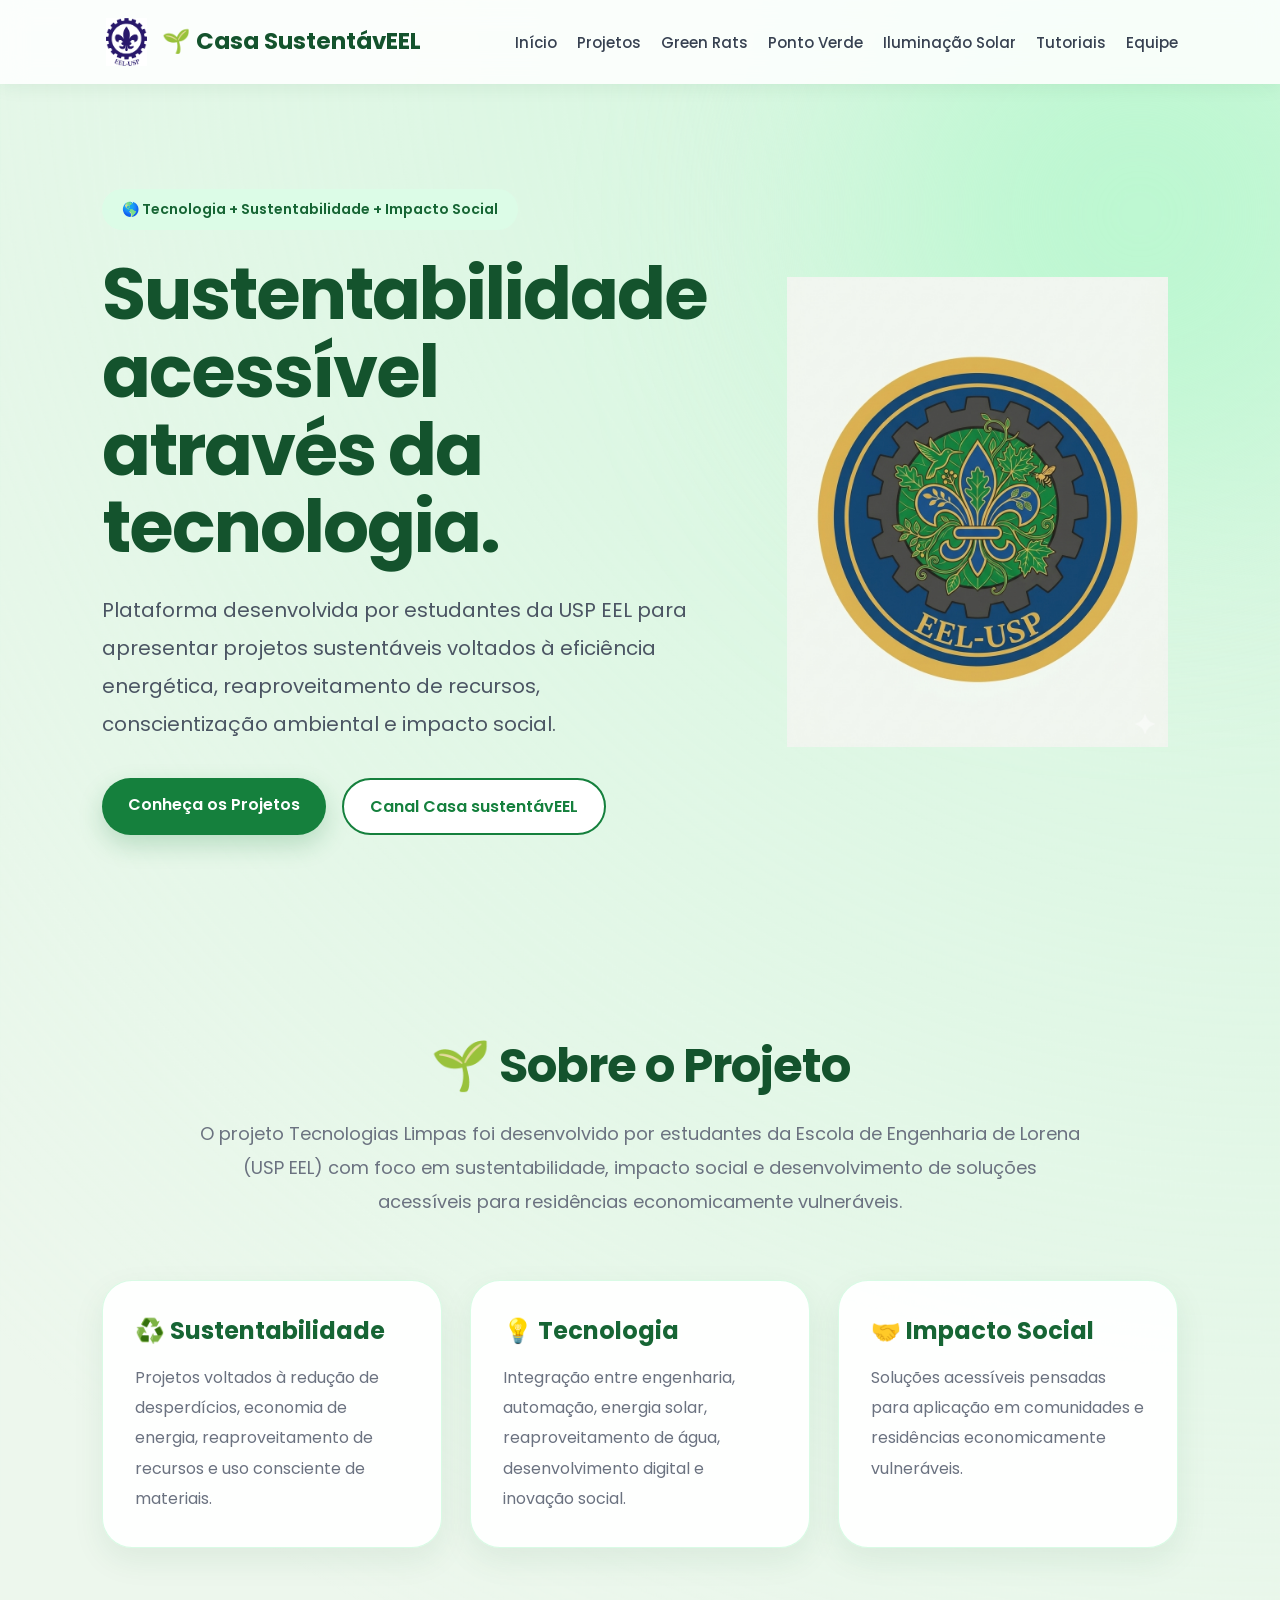
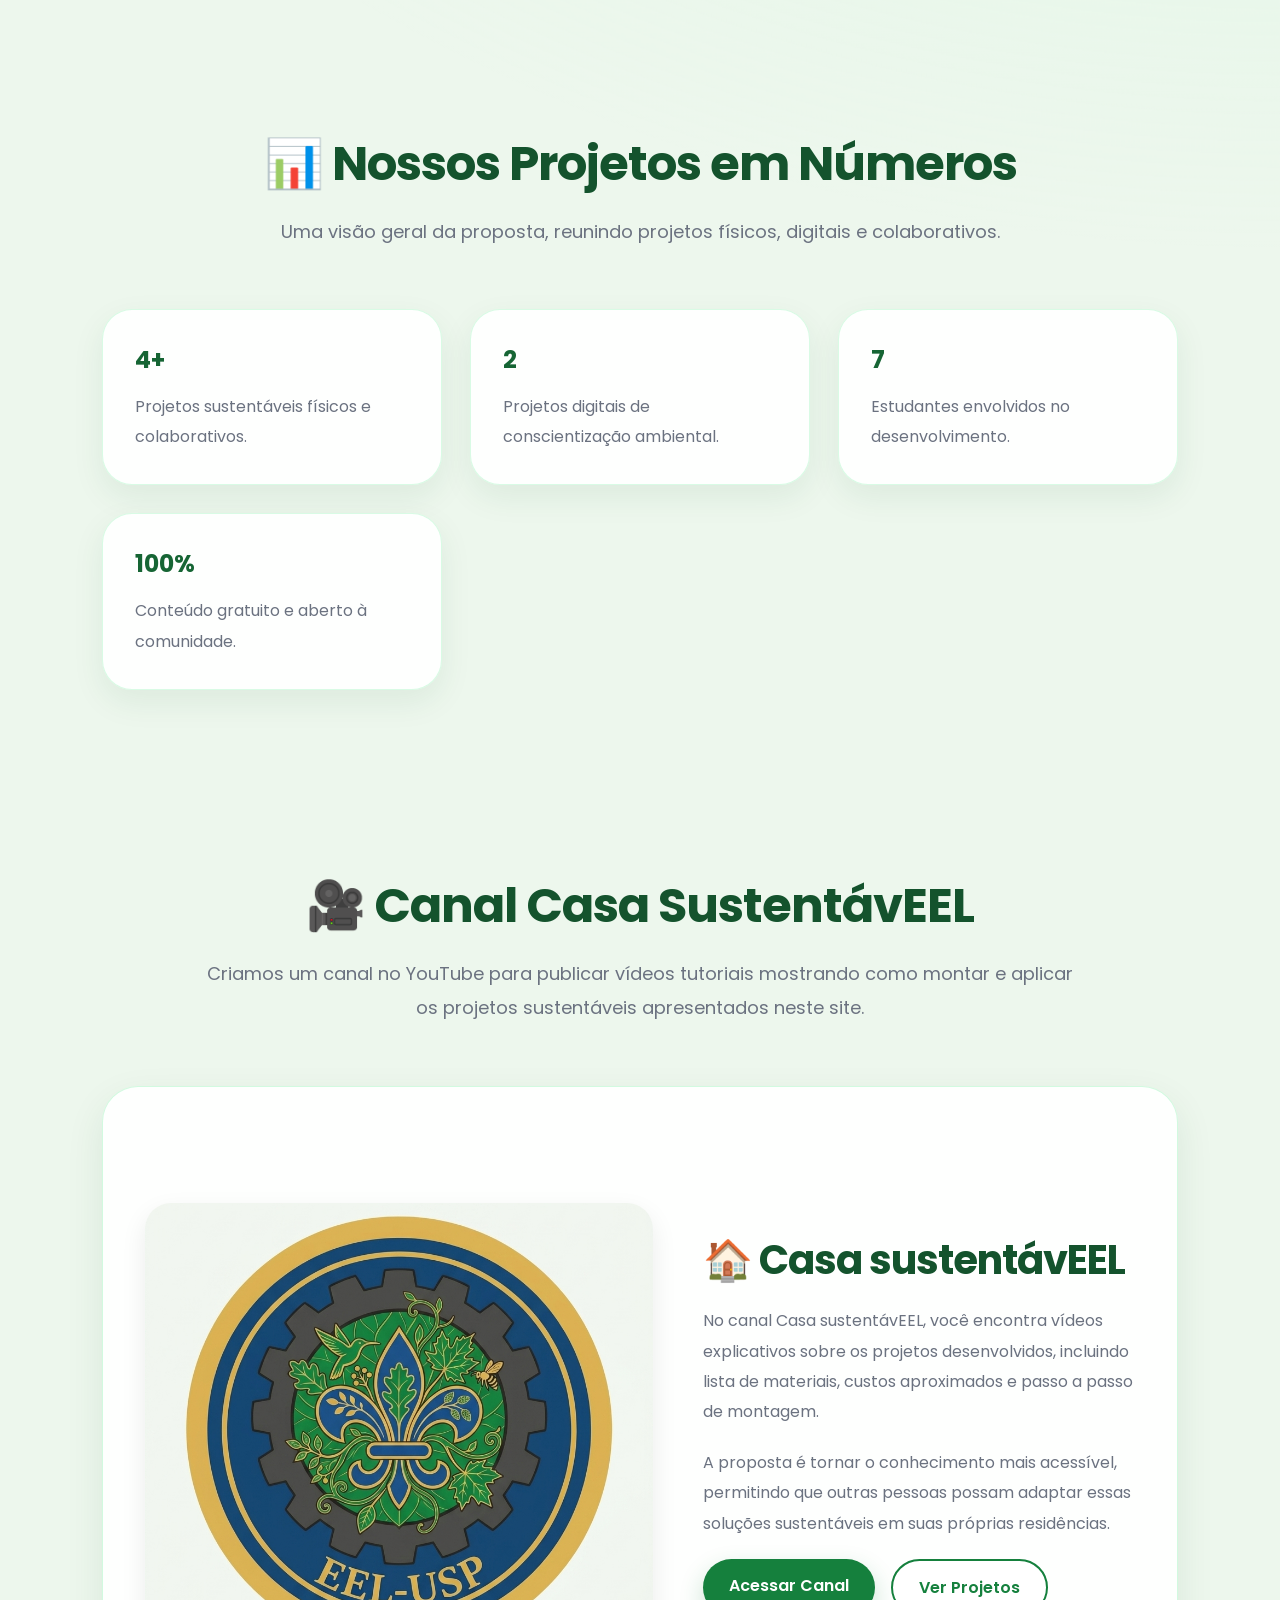
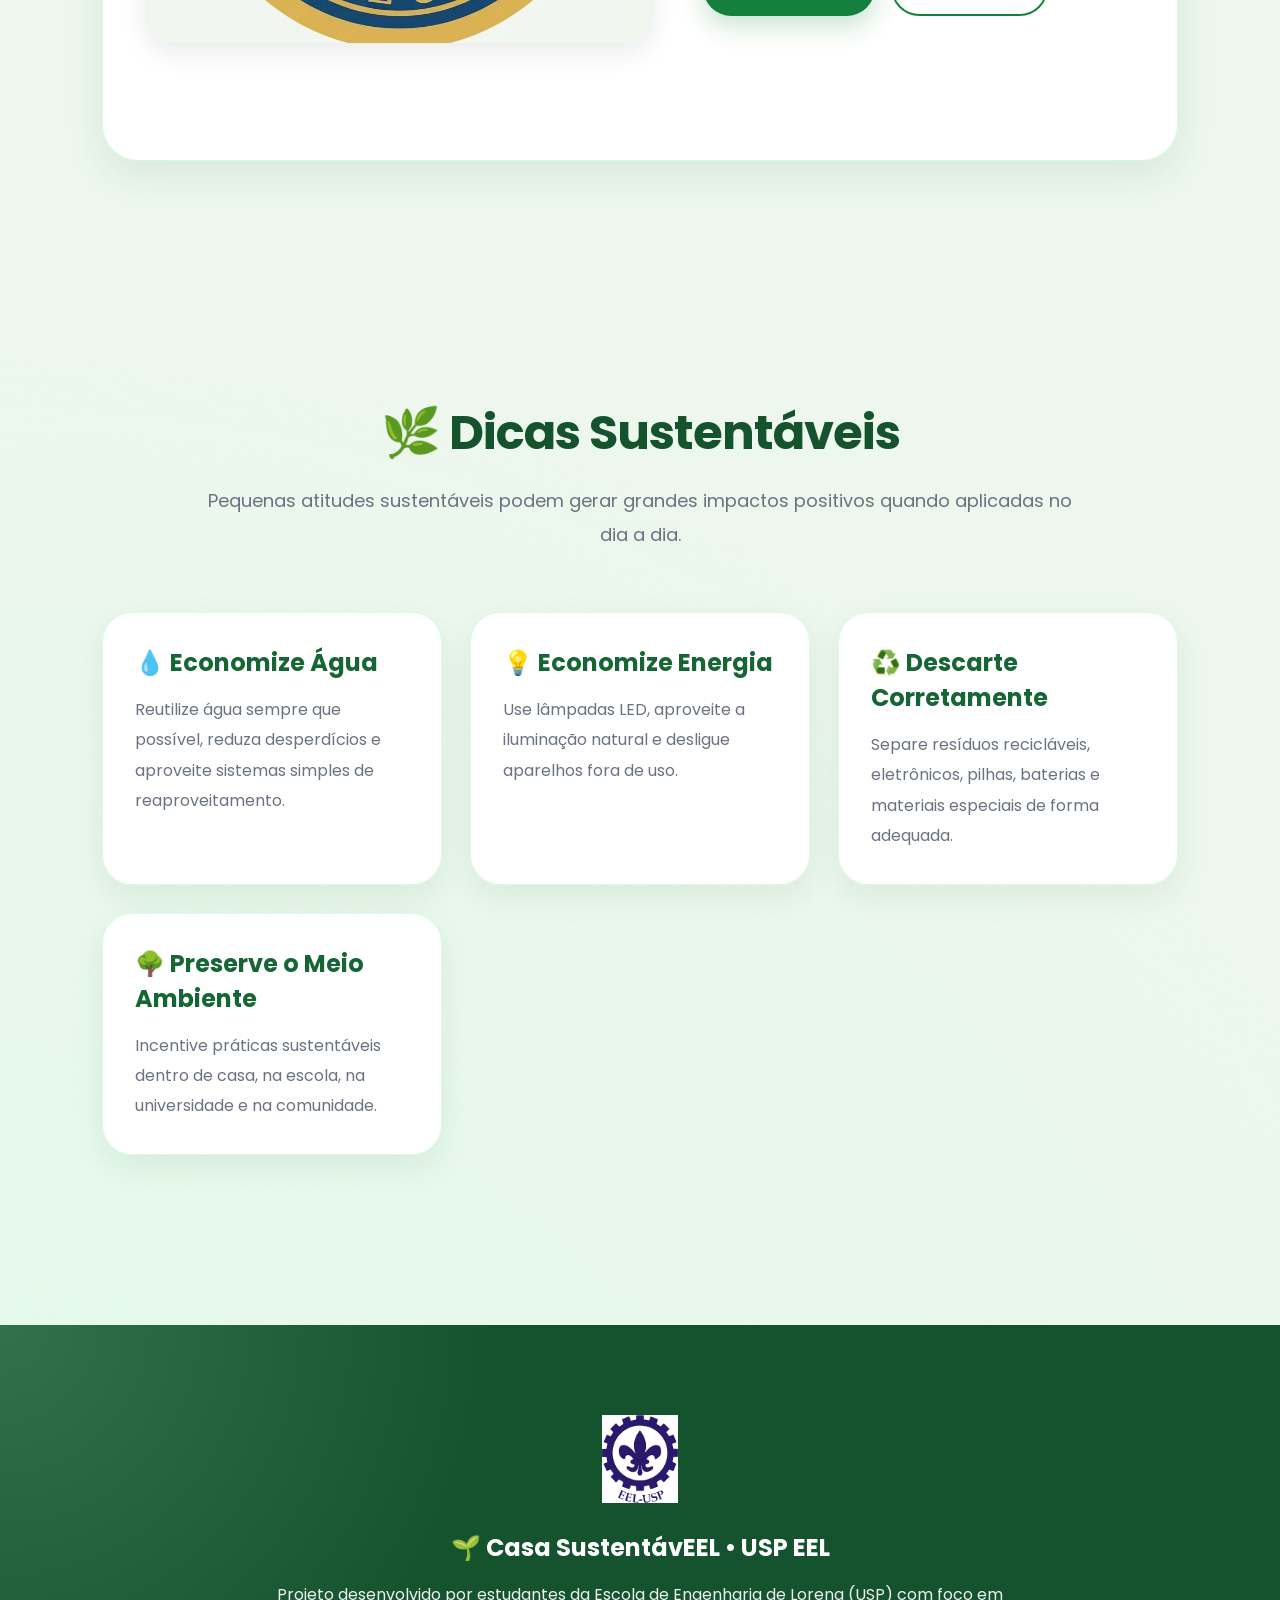
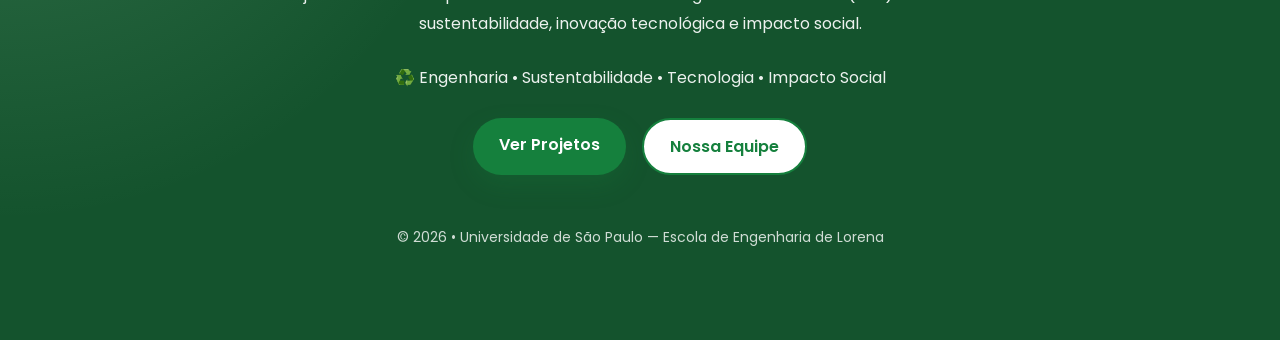
==== commit 2bea650a: "Update index.html" ====
--- a/index.html
+++ b/index.html
@@ -9,7 +9,7 @@
 <section><div class="section-title"><h2>🎥 Canal Casa SustentávEEL</h2><p>Criamos um canal no YouTube para publicar vídeos tutoriais mostrando como montar e aplicar os projetos sustentáveis apresentados neste site.</p></div><div class="project"><img src="logo.png" alt="Canal Casa sustentávEEL"><div class="project-content"><h3>🏠 Casa sustentávEEL</h3><p>No canal Casa sustentávEEL, você encontra vídeos explicativos sobre os projetos desenvolvidos, incluindo lista de materiais, custos aproximados e passo a passo de montagem.</p><p>A proposta é tornar o conhecimento mais acessível, permitindo que outras pessoas possam adaptar essas soluções sustentáveis em suas próprias residências.</p><div class="buttons"><a href="https://youtube.com/@casasustentaveel?si=VGLFthdDSLcK2vAz" target="_blank" class="btn btn-primary">Acessar Canal</a><a href="projetos.html" class="btn btn-secondary">Ver Projetos</a></div></div></div></section>
 <section><div class="section-title"><h2>🌿 Dicas Sustentáveis</h2><p>Pequenas atitudes sustentáveis podem gerar grandes impactos positivos quando aplicadas no dia a dia.</p></div><div class="cards"><div class="card"><h3>💧 Economize Água</h3><p>Reutilize água sempre que possível, reduza desperdícios e aproveite sistemas simples de reaproveitamento.</p></div><div class="card"><h3>💡 Economize Energia</h3><p>Use lâmpadas LED, aproveite a iluminação natural e desligue aparelhos fora de uso.</p></div><div class="card"><h3>♻️ Descarte Corretamente</h3><p>Separe resíduos recicláveis, eletrônicos, pilhas, baterias e materiais especiais de forma adequada.</p></div><div class="card"><h3>🌳 Preserve o Meio Ambiente</h3><p>Incentive práticas sustentáveis dentro de casa, na escola, na universidade e na comunidade.</p></div></div></section><footer>
   <img src="logo2.png" alt="Logo USP EEL">
-  <h2>🌱 Tecnologias Limpas • USP EEL</h2>
+  <h2>🌱 Casa SustentávEEL • USP EEL</h2>
   <p>Projeto desenvolvido por estudantes da Escola de Engenharia de Lorena (USP) com foco em sustentabilidade, inovação tecnológica e impacto social.</p><br>
   <p>♻️ Engenharia • Sustentabilidade • Tecnologia • Impacto Social</p><br>
   <div class="buttons" style="justify-content:center;"><a href="projetos.html" class="btn btn-primary">Ver Projetos</a><a href="equipe.html" class="btn btn-secondary" style="background:white;">Nossa Equipe</a></div><br><br>
